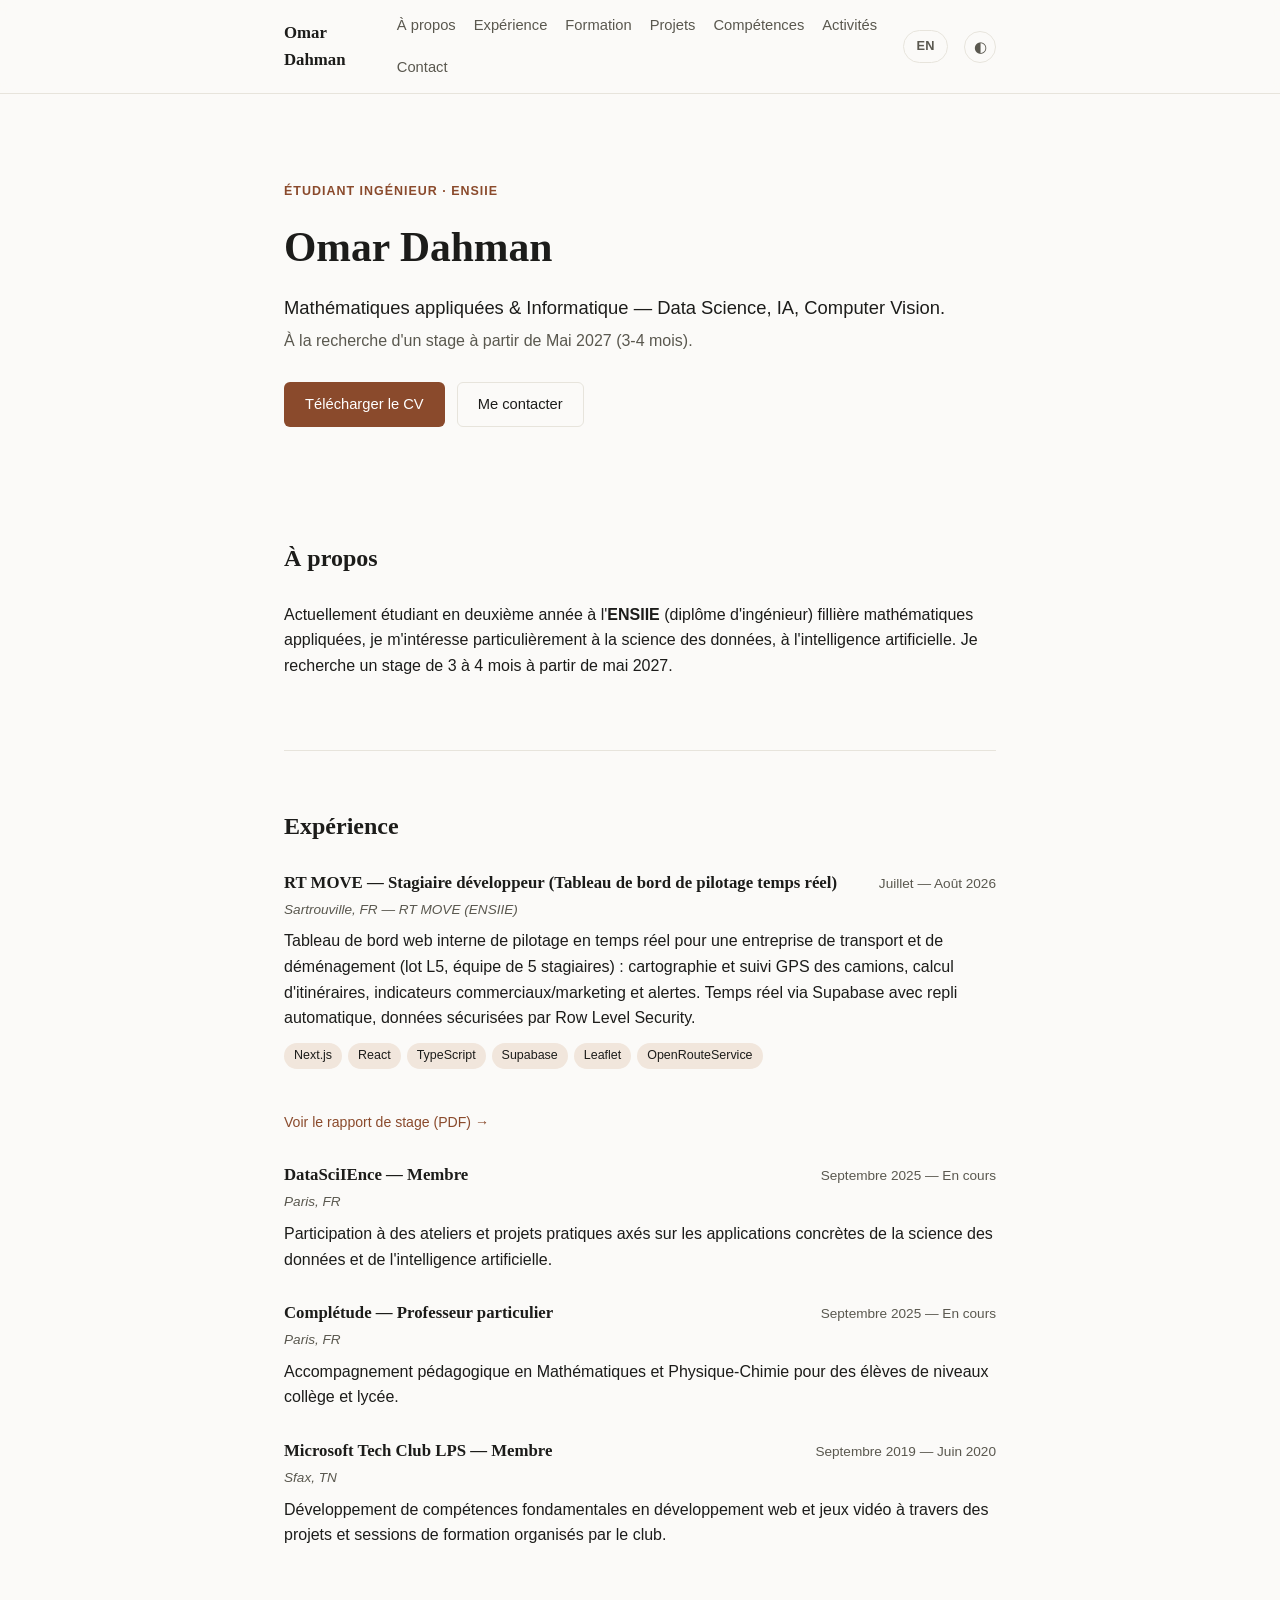
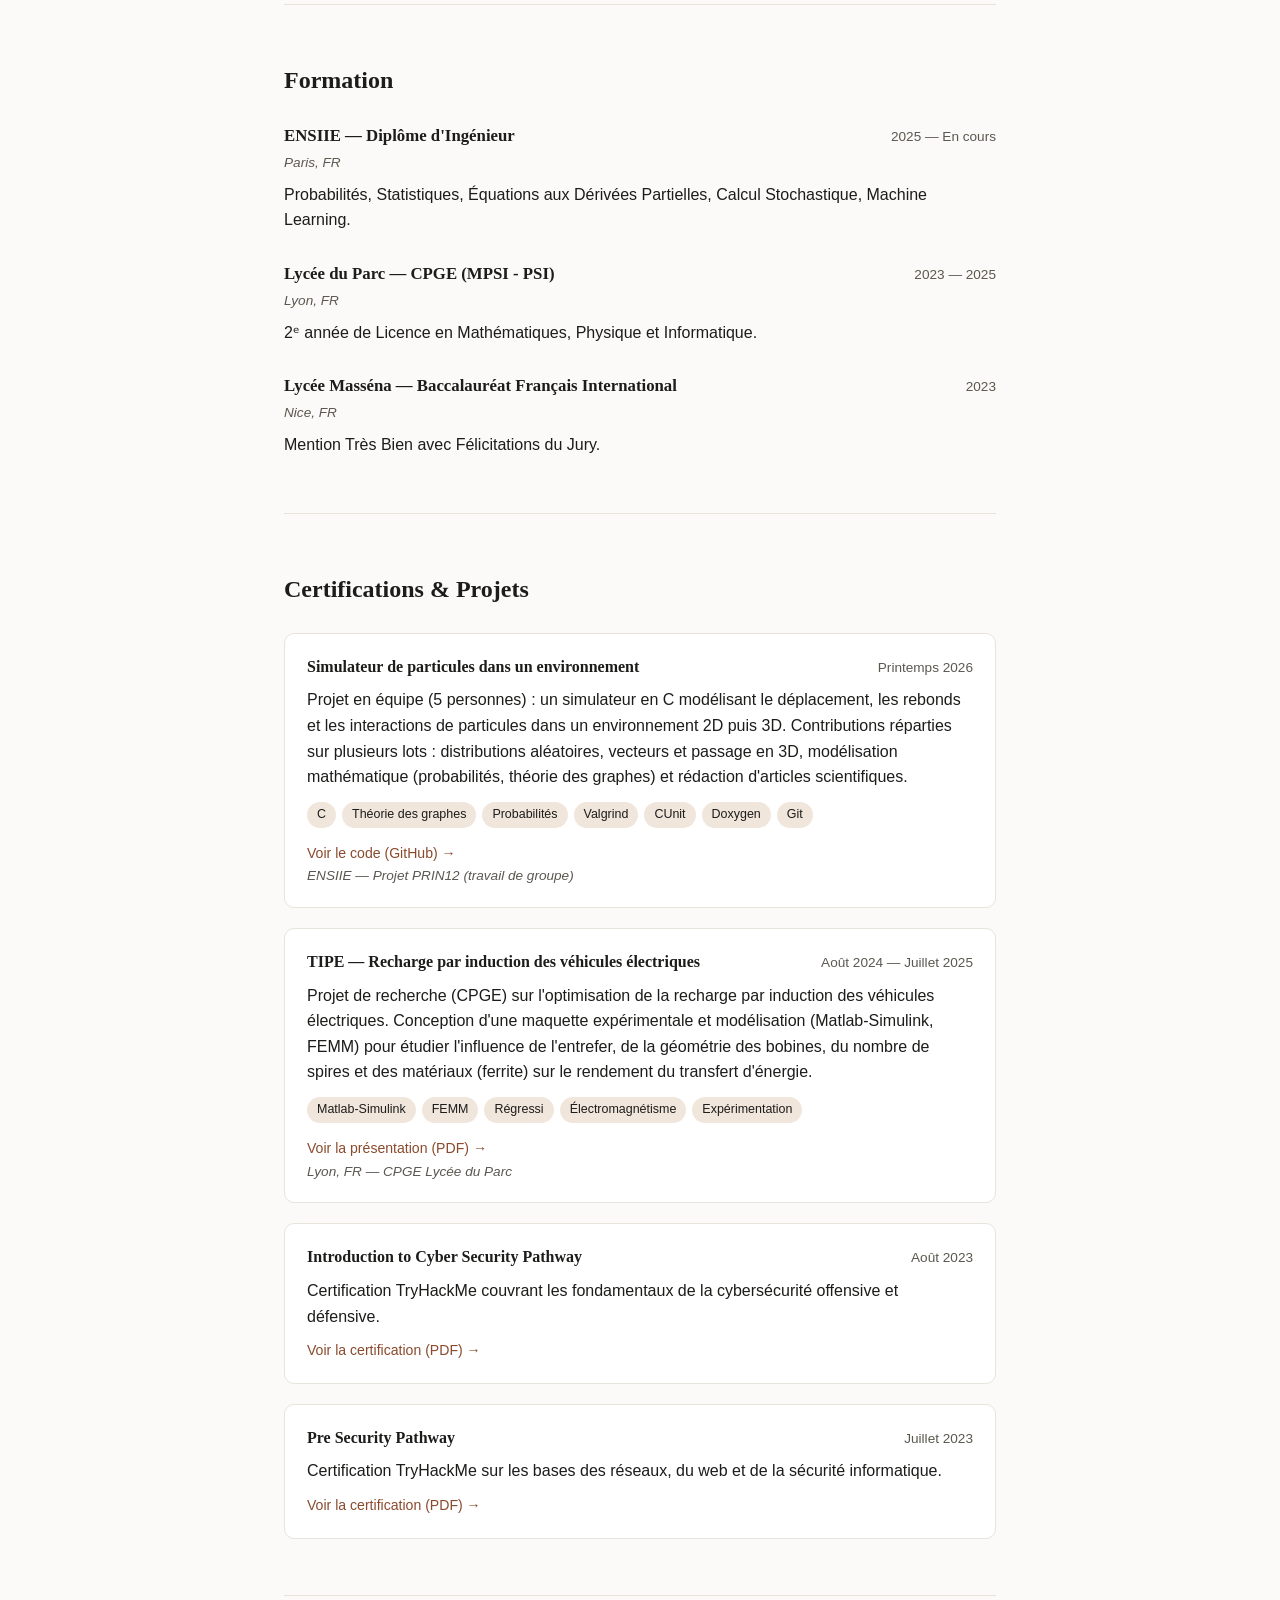
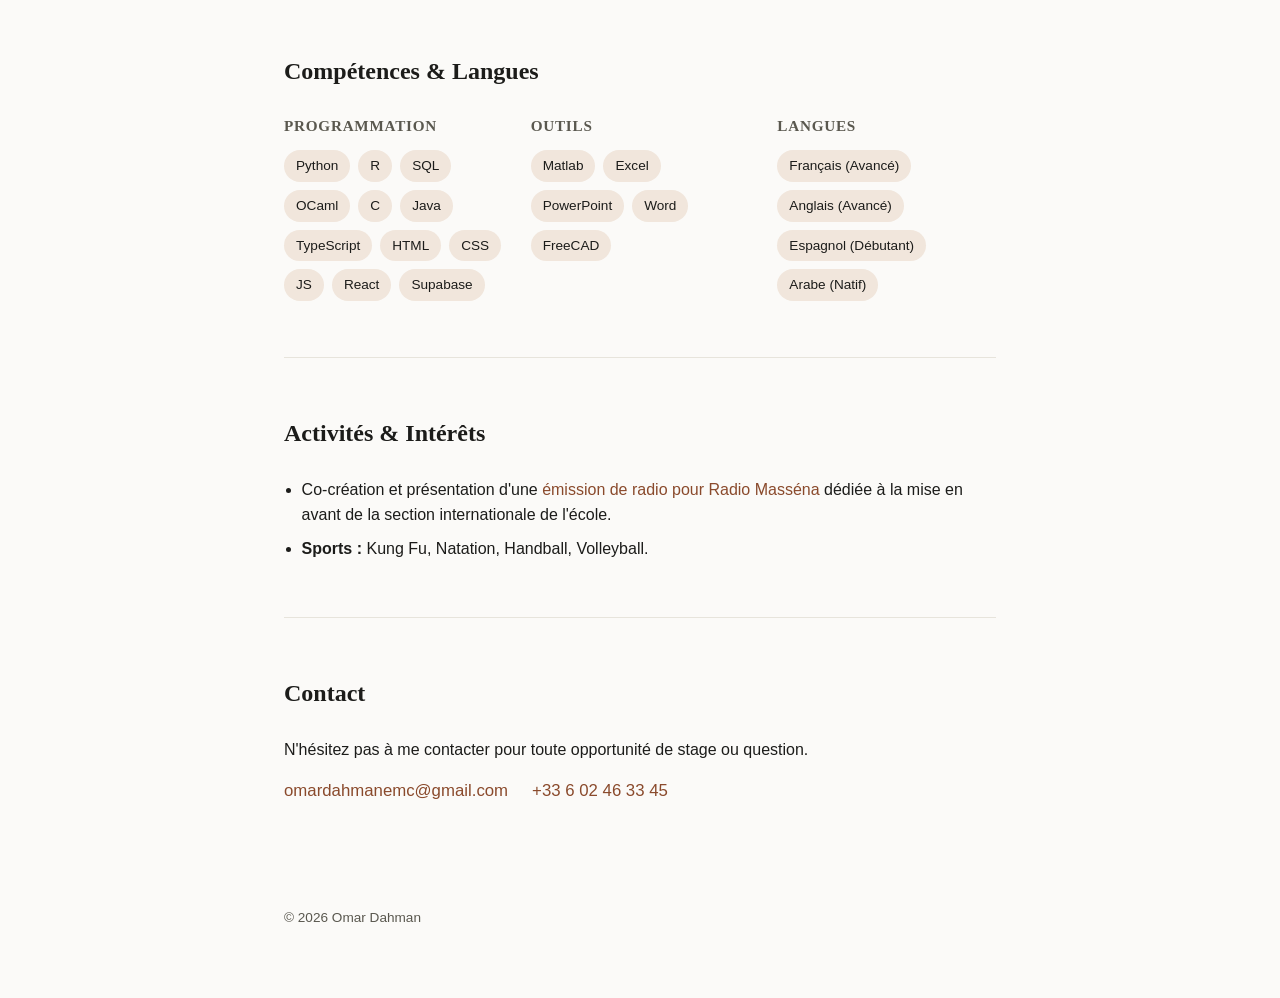
==== index.html @ 115c1d56 "Met à jour les CV FR et EN et corrige la référence obsolète dans README Co-Authored-By: Claude Sonne" ====
<!doctype html>
<html lang="fr">
<head>
<meta charset="UTF-8">
<meta name="viewport" content="width=device-width, initial-scale=1.0">
<title>Omar Dahman — Portfolio</title>
<meta name="description" content="Omar Dahman — Étudiant ingénieur ENSIIE, Data Science &amp; IA. Portfolio et CV.">
<link rel="icon" href="data:,">
<link rel="stylesheet" href="styles.css?v=3">
</head>
<body>

<header class="nav">
  <div class="nav-inner">
    <a href="#top" class="nav-name">Omar Dahman</a>
    <nav class="nav-links">
      <a href="#about">À propos</a>
      <a href="#experience">Expérience</a>
      <a href="#education">Formation</a>
      <a href="#projects">Projets</a>
      <a href="#skills">Compétences</a>
      <a href="#activities">Activités</a>
      <a href="#contact">Contact</a>
    </nav>
    <a href="index-en.html" class="lang-switch" aria-label="View the English version">EN</a>
    <button class="theme-toggle" id="themeToggle" aria-label="Changer de thème">◐</button>
  </div>
</header>

<main id="top">

  <section class="hero">
    <p class="hero-eyebrow">Étudiant ingénieur · ENSIIE</p>
    <h1>Omar Dahman</h1>
    <p class="hero-tagline">Mathématiques appliquées &amp; Informatique — Data Science, IA, Computer Vision.</p>
    <p class="hero-sub">À la recherche d'un stage à partir de Mai 2027 (3-4 mois).</p>
    <div class="hero-actions">
      <a href="assets/CV_Omar_DAHMAN_FR.pdf?v=2" class="btn btn-primary" download>Télécharger le CV</a>
      <a href="#contact" class="btn btn-ghost">Me contacter</a>
    </div>
  </section>

  <section id="about" class="section">
    <h2>À propos</h2>
    <p>
      Actuellement étudiant en deuxième année à l'<strong>ENSIIE</strong> (diplôme d'ingénieur) fillière mathématiques appliquées, je m'intéresse particulièrement
      à la science des données, à l'intelligence artificielle. Je recherche un stage de 3 à 4 mois à partir de mai 2027.
    </p>
  </section>

  <section id="experience" class="section">
    <h2>Expérience</h2>
    <ul class="timeline">
      <li>
        <div class="timeline-head">
          <h3>RT MOVE — Stagiaire développeur (Tableau de bord de pilotage temps réel)</h3>
          <span class="timeline-date">Juillet — Août 2026</span>
        </div>
        <p class="timeline-loc">Sartrouville, FR — RT MOVE (ENSIIE)</p>
        <p>Tableau de bord web interne de pilotage en temps réel pour une entreprise de transport et de déménagement (lot L5, équipe de 5 stagiaires) : cartographie et suivi GPS des camions, calcul d'itinéraires, indicateurs commerciaux/marketing et alertes. Temps réel via Supabase avec repli automatique, données sécurisées par Row Level Security.</p>
        <ul class="card-tech">
          <li>Next.js</li><li>React</li><li>TypeScript</li><li>Supabase</li><li>Leaflet</li><li>OpenRouteService</li>
        </ul>
        <a class="card-link" href="assets/Rapport_stage_RT_MOVE_Omar_DAHMAN_FR.pdf?v=2" target="_blank" rel="noopener">Voir le rapport de stage (PDF) →</a>
      </li>
      <li>
        <div class="timeline-head">
          <h3>DataSciIEnce — Membre</h3>
          <span class="timeline-date">Septembre 2025 — En cours</span>
        </div>
        <p class="timeline-loc">Paris, FR</p>
        <p>Participation à des ateliers et projets pratiques axés sur les applications concrètes de la science des données et de l'intelligence artificielle.</p>
      </li>
      <li>
        <div class="timeline-head">
          <h3>Complétude — Professeur particulier</h3>
          <span class="timeline-date">Septembre 2025 — En cours</span>
        </div>
        <p class="timeline-loc">Paris, FR</p>
        <p>Accompagnement pédagogique en Mathématiques et Physique-Chimie pour des élèves de niveaux collège et lycée.</p>
      </li>
      <li>
        <div class="timeline-head">
          <h3>Microsoft Tech Club LPS — Membre</h3>
          <span class="timeline-date">Septembre 2019 — Juin 2020</span>
        </div>
        <p class="timeline-loc">Sfax, TN</p>
        <p>Développement de compétences fondamentales en développement web et jeux vidéo à travers des projets et sessions de formation organisés par le club.</p>
      </li>
    </ul>
  </section>

  <section id="education" class="section">
    <h2>Formation</h2>
    <ul class="timeline">
      <li>
        <div class="timeline-head">
          <h3>ENSIIE — Diplôme d'Ingénieur</h3>
          <span class="timeline-date">2025 — En cours</span>
        </div>
        <p class="timeline-loc">Paris, FR</p>
        <p>Probabilités, Statistiques, Équations aux Dérivées Partielles, Calcul Stochastique, Machine Learning.</p>
      </li>
      <li>
        <div class="timeline-head">
          <h3>Lycée du Parc — CPGE (MPSI - PSI)</h3>
          <span class="timeline-date">2023 — 2025</span>
        </div>
        <p class="timeline-loc">Lyon, FR</p>
        <p>2ᵉ année de Licence en Mathématiques, Physique et Informatique.</p>
      </li>
      <li>
        <div class="timeline-head">
          <h3>Lycée Masséna — Baccalauréat Français International</h3>
          <span class="timeline-date">2023</span>
        </div>
        <p class="timeline-loc">Nice, FR</p>
        <p>Mention Très Bien avec Félicitations du Jury.</p>
      </li>
    </ul>
  </section>

  <section id="projects" class="section">
    <h2>Certifications &amp; Projets</h2>
    <div class="cards">
      <article class="card">
        <div class="card-head">
          <h3>Simulateur de particules dans un environnement</h3>
          <span class="timeline-date">Printemps 2026</span>
        </div>
        <p>Projet en équipe (5 personnes) : un simulateur en C modélisant le déplacement, les rebonds et les interactions de particules dans un environnement 2D puis 3D. Contributions réparties sur plusieurs lots : distributions aléatoires, vecteurs et passage en 3D, modélisation mathématique (probabilités, théorie des graphes) et rédaction d'articles scientifiques.</p>
        <ul class="card-tech">
          <li>C</li><li>Théorie des graphes</li><li>Probabilités</li><li>Valgrind</li><li>CUnit</li><li>Doxygen</li><li>Git</li>
        </ul>
        <a class="card-link" href="https://github.com/omar-dahman/simulateur-particules" target="_blank" rel="noopener">Voir le code (GitHub) →</a>
        <p class="card-loc">ENSIIE — Projet PRIN12 (travail de groupe)</p>
      </article>
      <article class="card">
        <div class="card-head">
          <h3>TIPE — Recharge par induction des véhicules électriques</h3>
          <span class="timeline-date">Août 2024 — Juillet 2025</span>
        </div>
        <p>Projet de recherche (CPGE) sur l'optimisation de la recharge par induction des véhicules électriques. Conception d'une maquette expérimentale et modélisation (Matlab-Simulink, FEMM) pour étudier l'influence de l'entrefer, de la géométrie des bobines, du nombre de spires et des matériaux (ferrite) sur le rendement du transfert d'énergie.</p>
        <ul class="card-tech">
          <li>Matlab-Simulink</li><li>FEMM</li><li>Régressi</li><li>Électromagnétisme</li><li>Expérimentation</li>
        </ul>
        <a class="card-link" href="assets/Presentation_TIPE_Omar_DAHMAN.pdf" target="_blank" rel="noopener">Voir la présentation (PDF) →</a>
        <p class="card-loc">Lyon, FR — CPGE Lycée du Parc</p>
      </article>
      <article class="card">
        <div class="card-head">
          <h3>Introduction to Cyber Security Pathway</h3>
          <span class="timeline-date">Août 2023</span>
        </div>
        <p>Certification TryHackMe couvrant les fondamentaux de la cybersécurité offensive et défensive.</p>
        <a class="card-link" href="https://tryhackme-certificates.s3-eu-west-1.amazonaws.com/THM-2MF6ZAAWXB.pdf" target="_blank" rel="noopener">Voir la certification (PDF) →</a>
      </article>
      <article class="card">
        <div class="card-head">
          <h3>Pre Security Pathway</h3>
          <span class="timeline-date">Juillet 2023</span>
        </div>
        <p>Certification TryHackMe sur les bases des réseaux, du web et de la sécurité informatique.</p>
        <a class="card-link" href="https://tryhackme-certificates.s3-eu-west-1.amazonaws.com/THM-TCPQTWSSPC.pdf" target="_blank" rel="noopener">Voir la certification (PDF) →</a>
      </article>
    </div>
  </section>

  <section id="skills" class="section">
    <h2>Compétences &amp; Langues</h2>
    <div class="skills-grid">
      <div class="skill-group">
        <h3>Programmation</h3>
        <ul class="tags">
          <li>Python</li><li>R</li><li>SQL</li><li>OCaml</li><li>C</li><li>Java</li><li>TypeScript</li><li>HTML</li><li>CSS</li><li>JS</li><li>React</li><li>Supabase</li>
        </ul>
      </div>
      <div class="skill-group">
        <h3>Outils</h3>
        <ul class="tags">
          <li>Matlab</li><li>Excel</li><li>PowerPoint</li><li>Word</li><li>FreeCAD</li>
        </ul>
      </div>
      <div class="skill-group">
        <h3>Langues</h3>
        <ul class="tags">
          <li>Français (Avancé)</li><li>Anglais (Avancé)</li><li>Espagnol (Débutant)</li><li>Arabe (Natif)</li>
        </ul>
      </div>
    </div>
  </section>

  <section id="activities" class="section">
    <h2>Activités &amp; Intérêts</h2>
    <ul class="activities-list">
      <li>Co-création et présentation d'une <a href="https://www.lycee-massena.fr/vie-de-letablissement/#vie_webradio" target="_blank" rel="noopener">émission de radio pour Radio Masséna</a> dédiée à la mise en avant de la section internationale de l'école.</li>
      <li><strong>Sports :</strong> Kung Fu, Natation, Handball, Volleyball.</li>
    </ul>
  </section>

  <section id="contact" class="section">
    <h2>Contact</h2>
    <p>N'hésitez pas à me contacter pour toute opportunité de stage ou question.</p>
    <div class="contact-links">
      <a href="mailto:omardahmanemc@gmail.com">omardahmanemc@gmail.com</a>
      <a href="tel:+33602463345">+33 6 02 46 33 45</a>
    </div>
  </section>

</main>

<footer class="footer">
  <p>© <span id="year"></span> Omar Dahman</p>
</footer>

<script src="script.js"></script>
</body>
</html>
---- styles.css ----
:root {
  --bg: #fbfaf8;
  --surface: #ffffff;
  --text: #1c1c1a;
  --text-muted: #5a584f;
  --border: #e7e4dc;
  --accent: #8a4a2c;
  --accent-soft: #f1e6dc;
  --max-width: 760px;
  --font-serif: 'Iowan Old Style', 'Palatino Linotype', Palatino, Georgia, serif;
  --font-sans: -apple-system, BlinkMacSystemFont, 'Segoe UI', Helvetica, Arial, sans-serif;
}

:root[data-theme="dark"] {
  --bg: #161513;
  --surface: #1e1c19;
  --text: #ede9e1;
  --text-muted: #a8a396;
  --border: #322f29;
  --accent: #d99a6c;
  --accent-soft: #2b2420;
}

@media (prefers-color-scheme: dark) {
  :root:not([data-theme="light"]) {
    --bg: #161513;
    --surface: #1e1c19;
    --text: #ede9e1;
    --text-muted: #a8a396;
    --border: #322f29;
    --accent: #d99a6c;
    --accent-soft: #2b2420;
  }
}

* { box-sizing: border-box; }

html { scroll-behavior: smooth; }

body {
  margin: 0;
  background: var(--bg);
  color: var(--text);
  font-family: var(--font-sans);
  line-height: 1.6;
  -webkit-font-smoothing: antialiased;
}

h1, h2, h3 {
  font-family: var(--font-serif);
  font-weight: 600;
  color: var(--text);
  margin: 0;
}

a { color: var(--accent); text-decoration: none; }
a:hover { text-decoration: underline; }

/* Nav */
.nav {
  position: sticky;
  top: 0;
  z-index: 10;
  background: color-mix(in srgb, var(--bg) 88%, transparent);
  backdrop-filter: blur(8px);
  border-bottom: 1px solid var(--border);
}

.nav-inner {
  max-width: var(--max-width);
  margin: 0 auto;
  padding: 14px 24px;
  display: flex;
  align-items: center;
  justify-content: space-between;
  gap: 16px;
}

.nav-name {
  font-family: var(--font-serif);
  font-weight: 600;
  font-size: 1.05rem;
  color: var(--text);
}
.nav-name:hover { text-decoration: none; color: var(--accent); }

.nav-links {
  display: flex;
  gap: 18px;
  flex-wrap: wrap;
}

.nav-links a {
  color: var(--text-muted);
  font-size: 0.92rem;
}
.nav-links a:hover { color: var(--accent); text-decoration: none; }

.theme-toggle {
  background: none;
  border: 1px solid var(--border);
  border-radius: 999px;
  width: 32px;
  height: 32px;
  color: var(--text-muted);
  cursor: pointer;
  font-size: 0.95rem;
  line-height: 1;
  flex-shrink: 0;
}
.theme-toggle:hover { color: var(--accent); border-color: var(--accent); }

.lang-switch {
  border: 1px solid var(--border);
  border-radius: 999px;
  padding: 5px 12px;
  color: var(--text-muted);
  font-size: 0.8rem;
  font-weight: 600;
  letter-spacing: 0.03em;
  flex-shrink: 0;
}
.lang-switch:hover { color: var(--accent); border-color: var(--accent); text-decoration: none; }

/* Layout */
main { max-width: var(--max-width); margin: 0 auto; padding: 0 24px; }

.section {
  padding: 56px 0;
  border-bottom: 1px solid var(--border);
}
.section:last-of-type { border-bottom: none; }

.section h2 {
  font-size: 1.5rem;
  margin-bottom: 24px;
}

/* Hero */
.hero {
  padding: 88px 0 56px;
}

.hero-eyebrow {
  color: var(--accent);
  text-transform: uppercase;
  letter-spacing: 0.08em;
  font-size: 0.78rem;
  font-weight: 600;
  margin: 0 0 12px;
}

.hero h1 {
  font-size: 2.6rem;
  margin-bottom: 12px;
}

.hero-tagline {
  font-size: 1.15rem;
  color: var(--text);
  margin: 0 0 6px;
}

.hero-sub {
  color: var(--text-muted);
  margin: 0 0 28px;
}

.hero-actions { display: flex; gap: 12px; flex-wrap: wrap; }

.btn {
  display: inline-block;
  padding: 10px 20px;
  border-radius: 6px;
  font-size: 0.92rem;
  font-weight: 500;
  border: 1px solid transparent;
}
.btn:hover { text-decoration: none; }

.btn-primary {
  background: var(--accent);
  color: #fff;
}
.btn-primary:hover { opacity: 0.9; }

.btn-ghost {
  border-color: var(--border);
  color: var(--text);
}
.btn-ghost:hover { border-color: var(--accent); color: var(--accent); }

/* Timeline / experience & education */
.timeline { list-style: none; margin: 0; padding: 0; }
.timeline li { margin-bottom: 28px; }
.timeline li:last-child { margin-bottom: 0; }

.timeline-head {
  display: flex;
  justify-content: space-between;
  align-items: baseline;
  gap: 12px;
  flex-wrap: wrap;
}

.timeline-head h3 { font-size: 1.05rem; }

.timeline-date {
  color: var(--text-muted);
  font-size: 0.85rem;
  white-space: nowrap;
}

.timeline-loc {
  color: var(--text-muted);
  font-size: 0.85rem;
  font-style: italic;
  margin: 2px 0 8px;
}

.timeline p:not(.timeline-loc) { margin: 6px 0 0; color: var(--text); }

/* Cards (projects) */
.cards { display: flex; flex-direction: column; gap: 20px; }

.card {
  background: var(--surface);
  border: 1px solid var(--border);
  border-radius: 10px;
  padding: 20px 22px;
}

.card-head {
  display: flex;
  justify-content: space-between;
  align-items: baseline;
  gap: 12px;
  flex-wrap: wrap;
  margin-bottom: 8px;
}

.card-head h3 { font-size: 1rem; }

.card p { margin: 0 0 6px; }
.card-loc { color: var(--text-muted); font-size: 0.85rem; font-style: italic; margin: 0 !important; }

.card-tech { list-style: none; margin: 12px 0 10px; padding: 0; display: flex; flex-wrap: wrap; align-items: flex-start; align-content: flex-start; gap: 6px; }
.card-tech li {
  background: var(--accent-soft);
  color: var(--text);
  border-radius: 999px;
  padding: 3px 10px;
  font-size: 0.78rem;
}

.card-link { font-size: 0.88rem; font-weight: 500; display: inline-block; margin-top: 4px; }

/* Skills */
.skills-grid {
  display: grid;
  grid-template-columns: repeat(auto-fit, minmax(180px, 1fr));
  gap: 28px;
}

.skill-group h3 {
  font-size: 0.95rem;
  color: var(--text-muted);
  text-transform: uppercase;
  letter-spacing: 0.05em;
  margin-bottom: 12px;
}

.tags { list-style: none; margin: 0; padding: 0; display: flex; flex-wrap: wrap; gap: 8px; }

.tags li {
  background: var(--accent-soft);
  color: var(--text);
  border-radius: 999px;
  padding: 5px 12px;
  font-size: 0.85rem;
}

/* Activities */
.activities-list { margin: 0; padding-left: 1.1em; }
.activities-list li { margin-bottom: 8px; color: var(--text); }
.activities-list li:last-child { margin-bottom: 0; }

/* Contact */
.contact-links {
  display: flex;
  gap: 24px;
  flex-wrap: wrap;
  margin-top: 8px;
  font-size: 1.05rem;
}

/* Footer */
.footer {
  max-width: var(--max-width);
  margin: 0 auto;
  padding: 32px 24px 56px;
  color: var(--text-muted);
  font-size: 0.85rem;
}

@media (max-width: 640px) {
  .nav-links { display: none; }
  .hero { padding: 56px 0 40px; }
  .hero h1 { font-size: 2rem; }
}
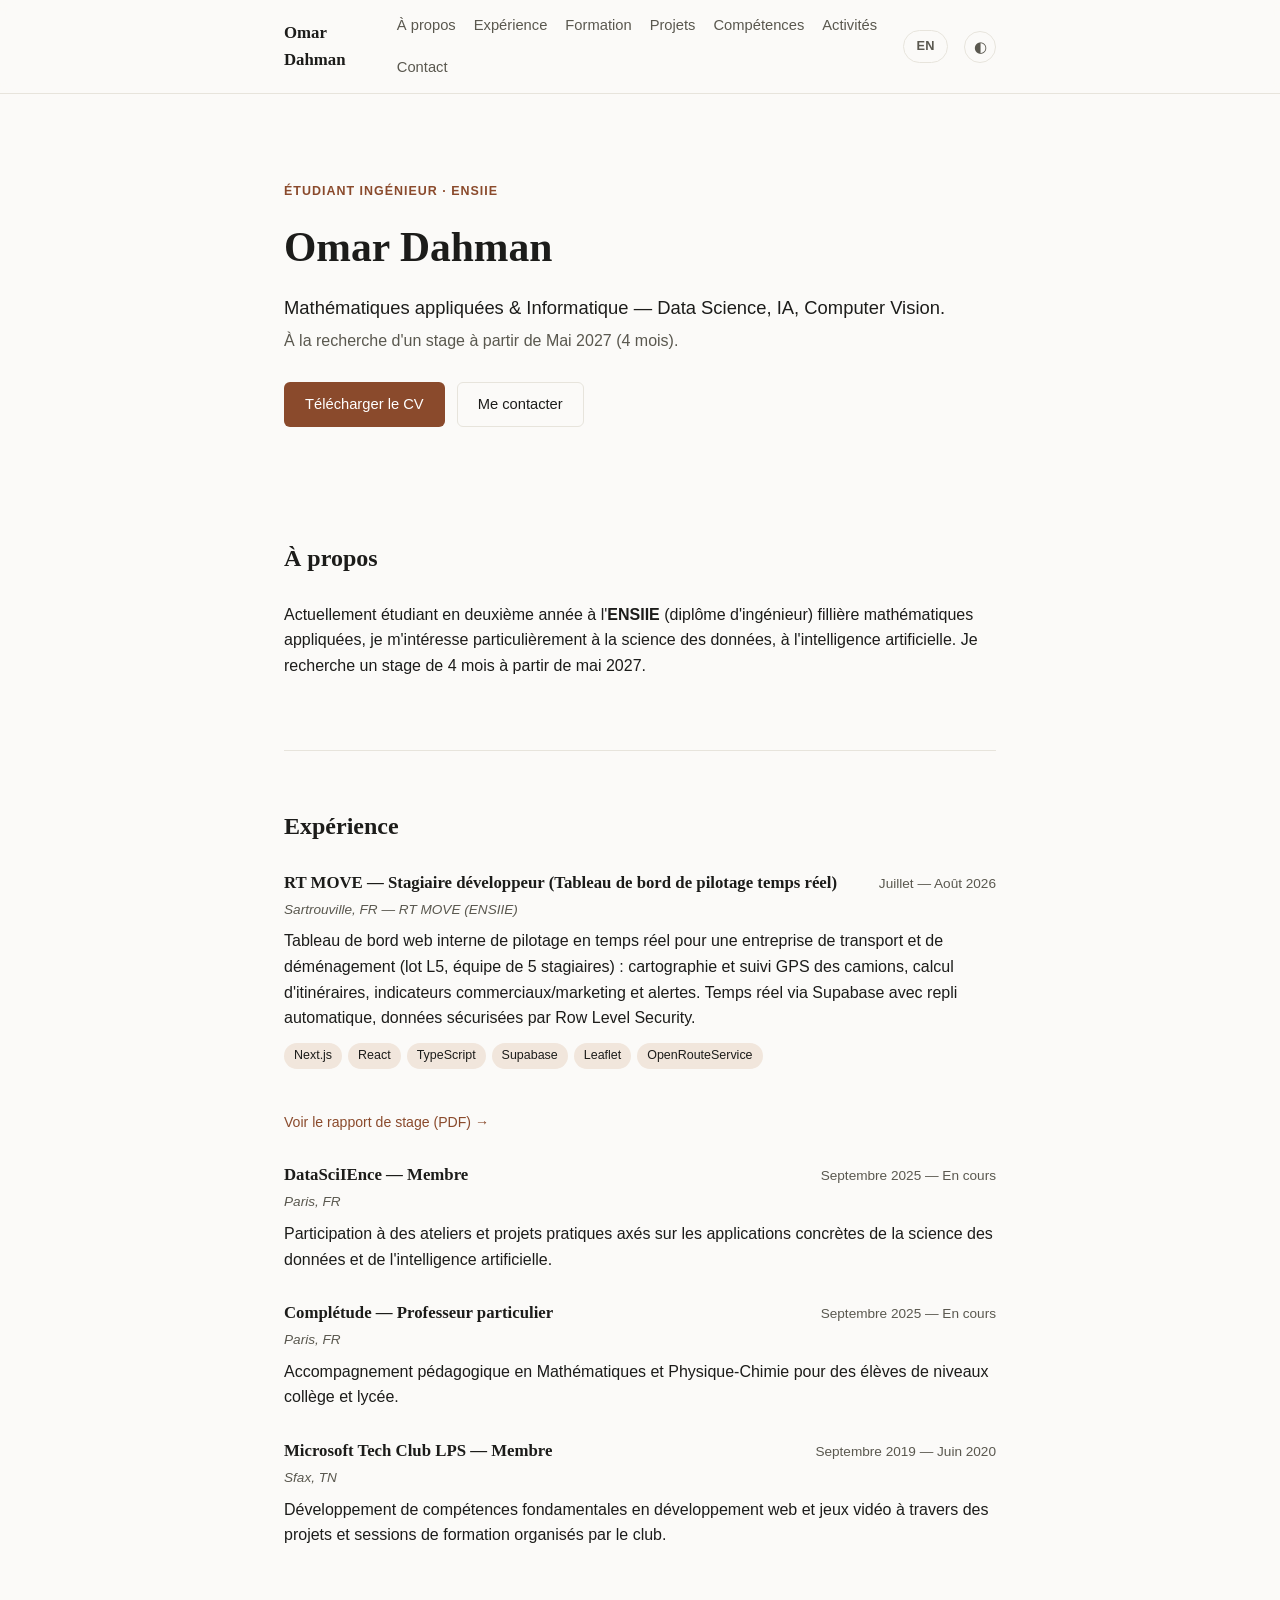
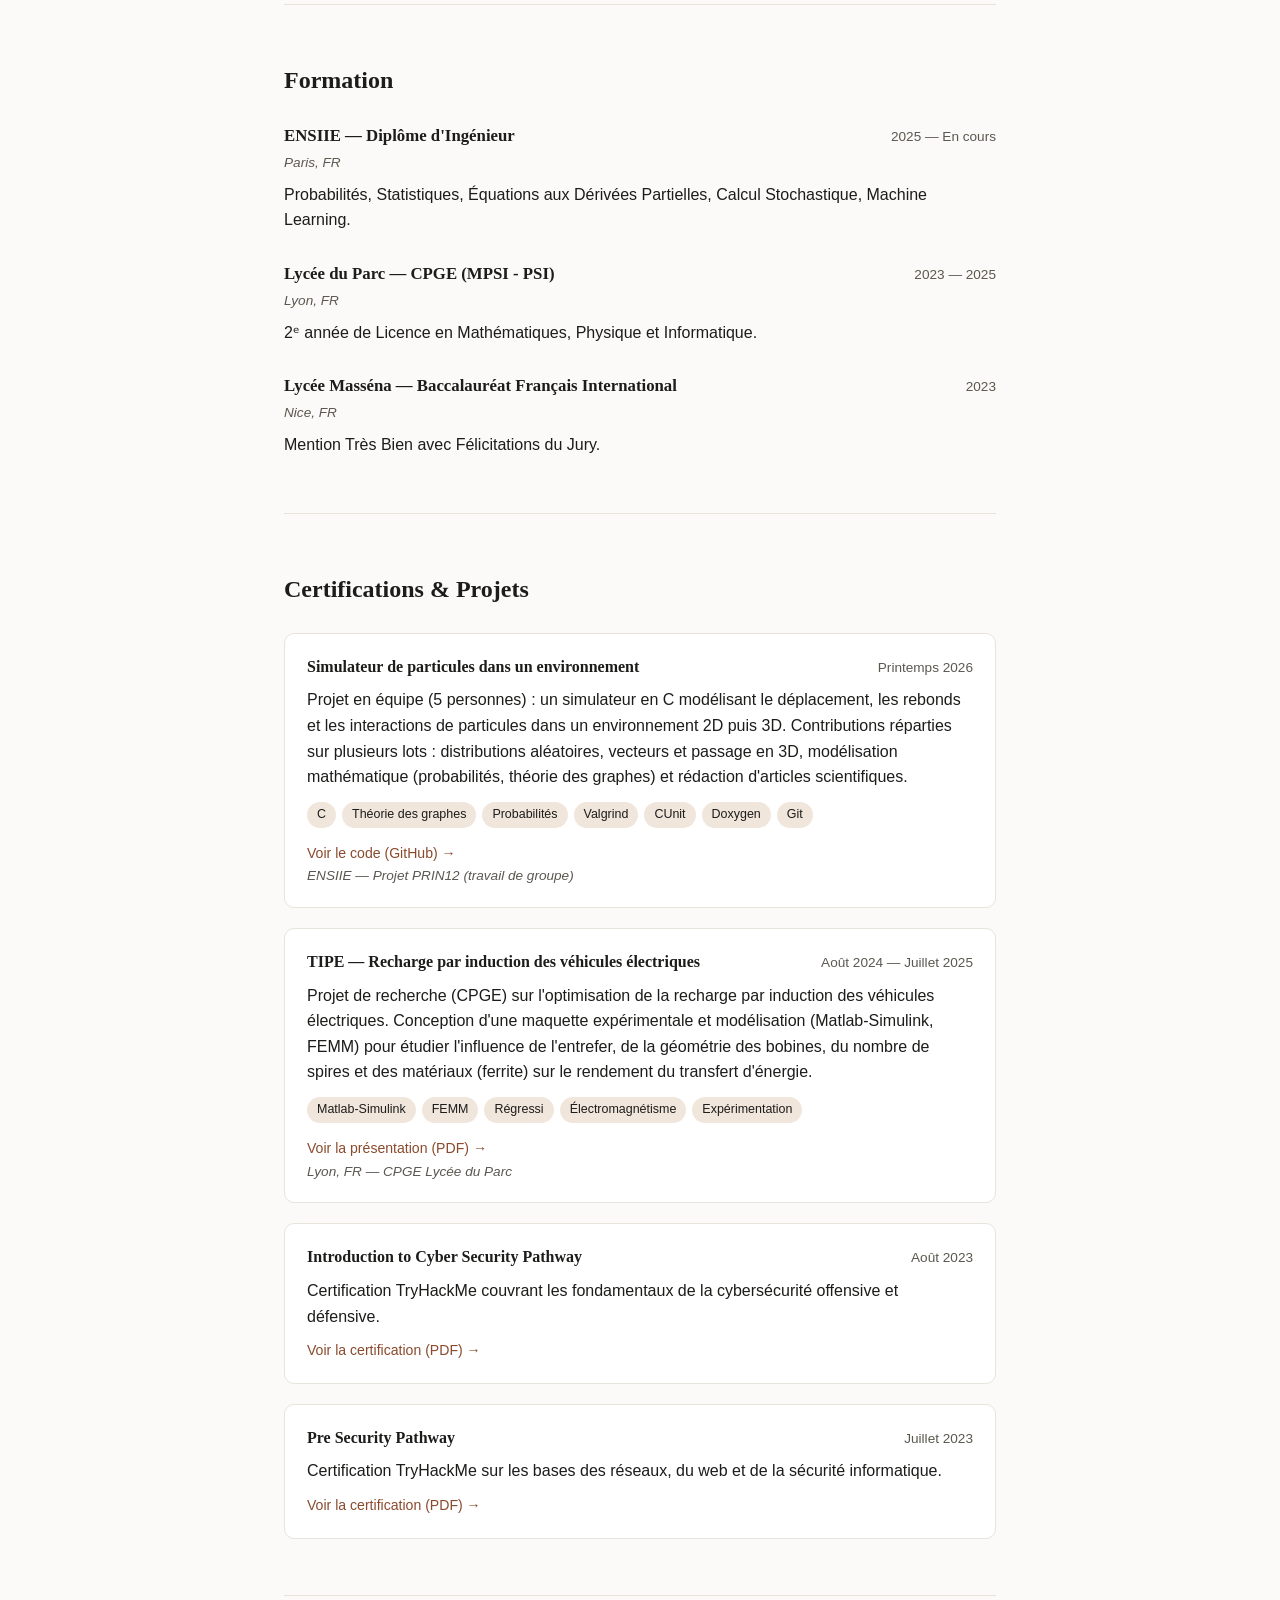
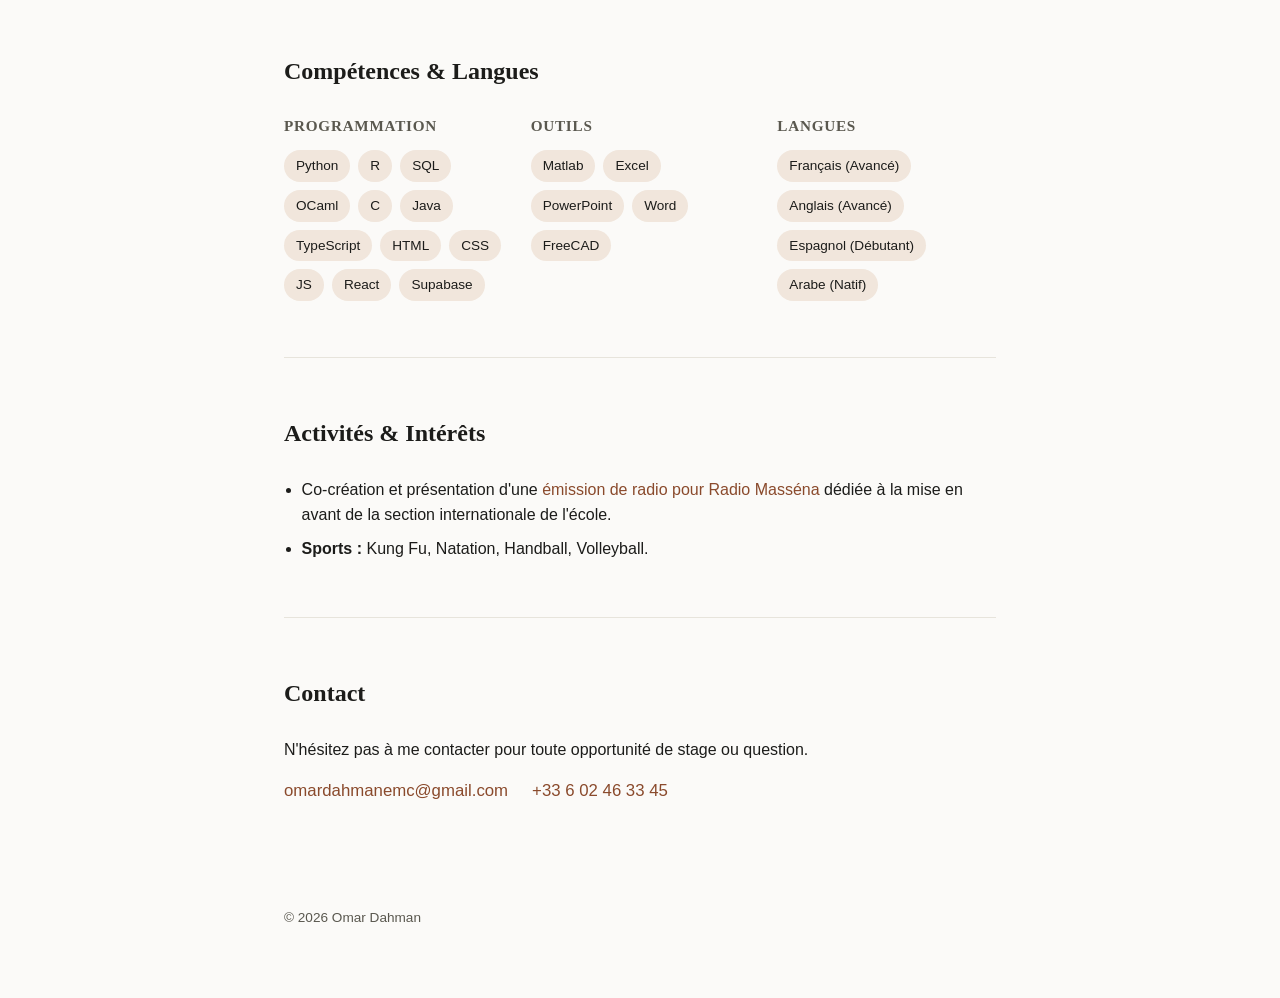
==== commit c8a42775: "Mettre à jour les fichiers .html" ====
--- a/index.html
+++ b/index.html
@@ -33,7 +33,7 @@
     <p class="hero-eyebrow">Étudiant ingénieur · ENSIIE</p>
     <h1>Omar Dahman</h1>
     <p class="hero-tagline">Mathématiques appliquées &amp; Informatique — Data Science, IA, Computer Vision.</p>
-    <p class="hero-sub">À la recherche d'un stage à partir de Mai 2027 (3-4 mois).</p>
+    <p class="hero-sub">À la recherche d'un stage à partir de Mai 2027 (4 mois).</p>
     <div class="hero-actions">
       <a href="assets/CV_Omar_DAHMAN_FR.pdf?v=2" class="btn btn-primary" download>Télécharger le CV</a>
       <a href="#contact" class="btn btn-ghost">Me contacter</a>
@@ -44,7 +44,7 @@
     <h2>À propos</h2>
     <p>
       Actuellement étudiant en deuxième année à l'<strong>ENSIIE</strong> (diplôme d'ingénieur) fillière mathématiques appliquées, je m'intéresse particulièrement
-      à la science des données, à l'intelligence artificielle. Je recherche un stage de 3 à 4 mois à partir de mai 2027.
+      à la science des données, à l'intelligence artificielle. Je recherche un stage de 4 mois à partir de mai 2027.
     </p>
   </section>
 
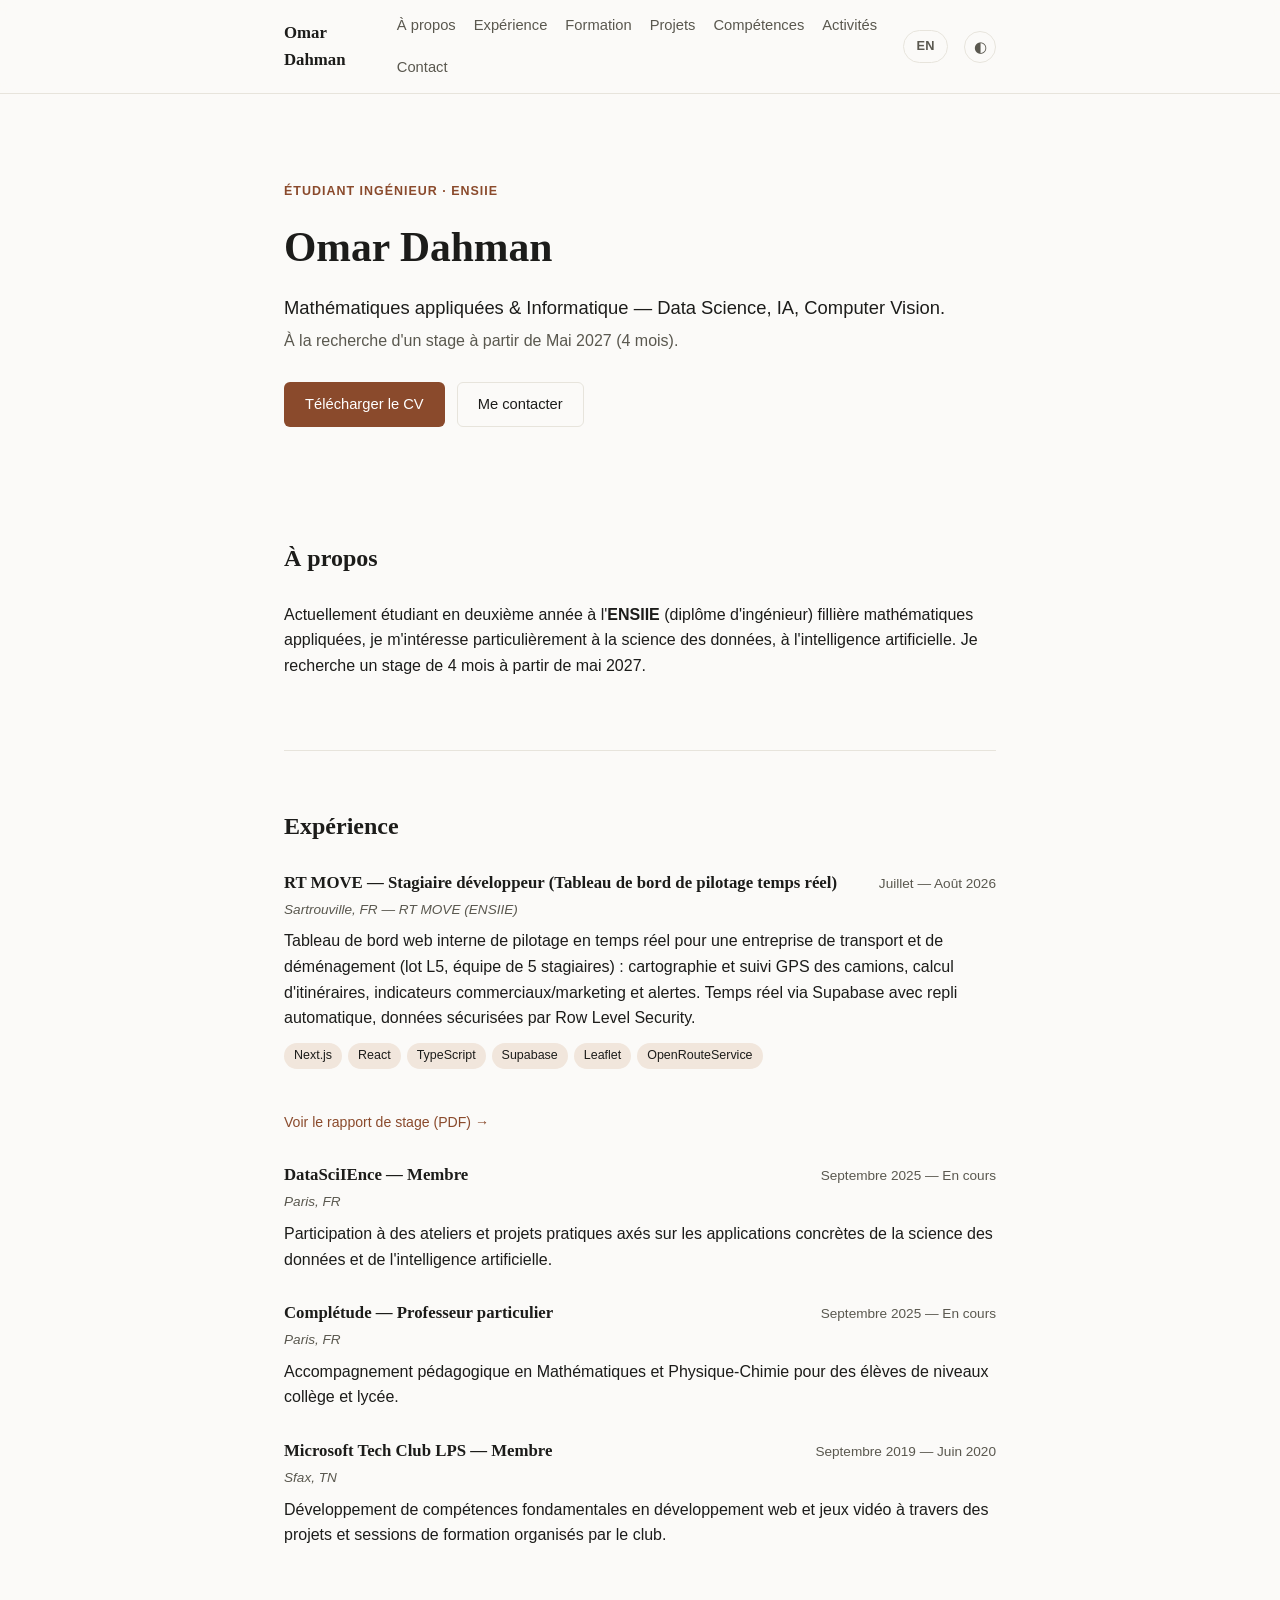
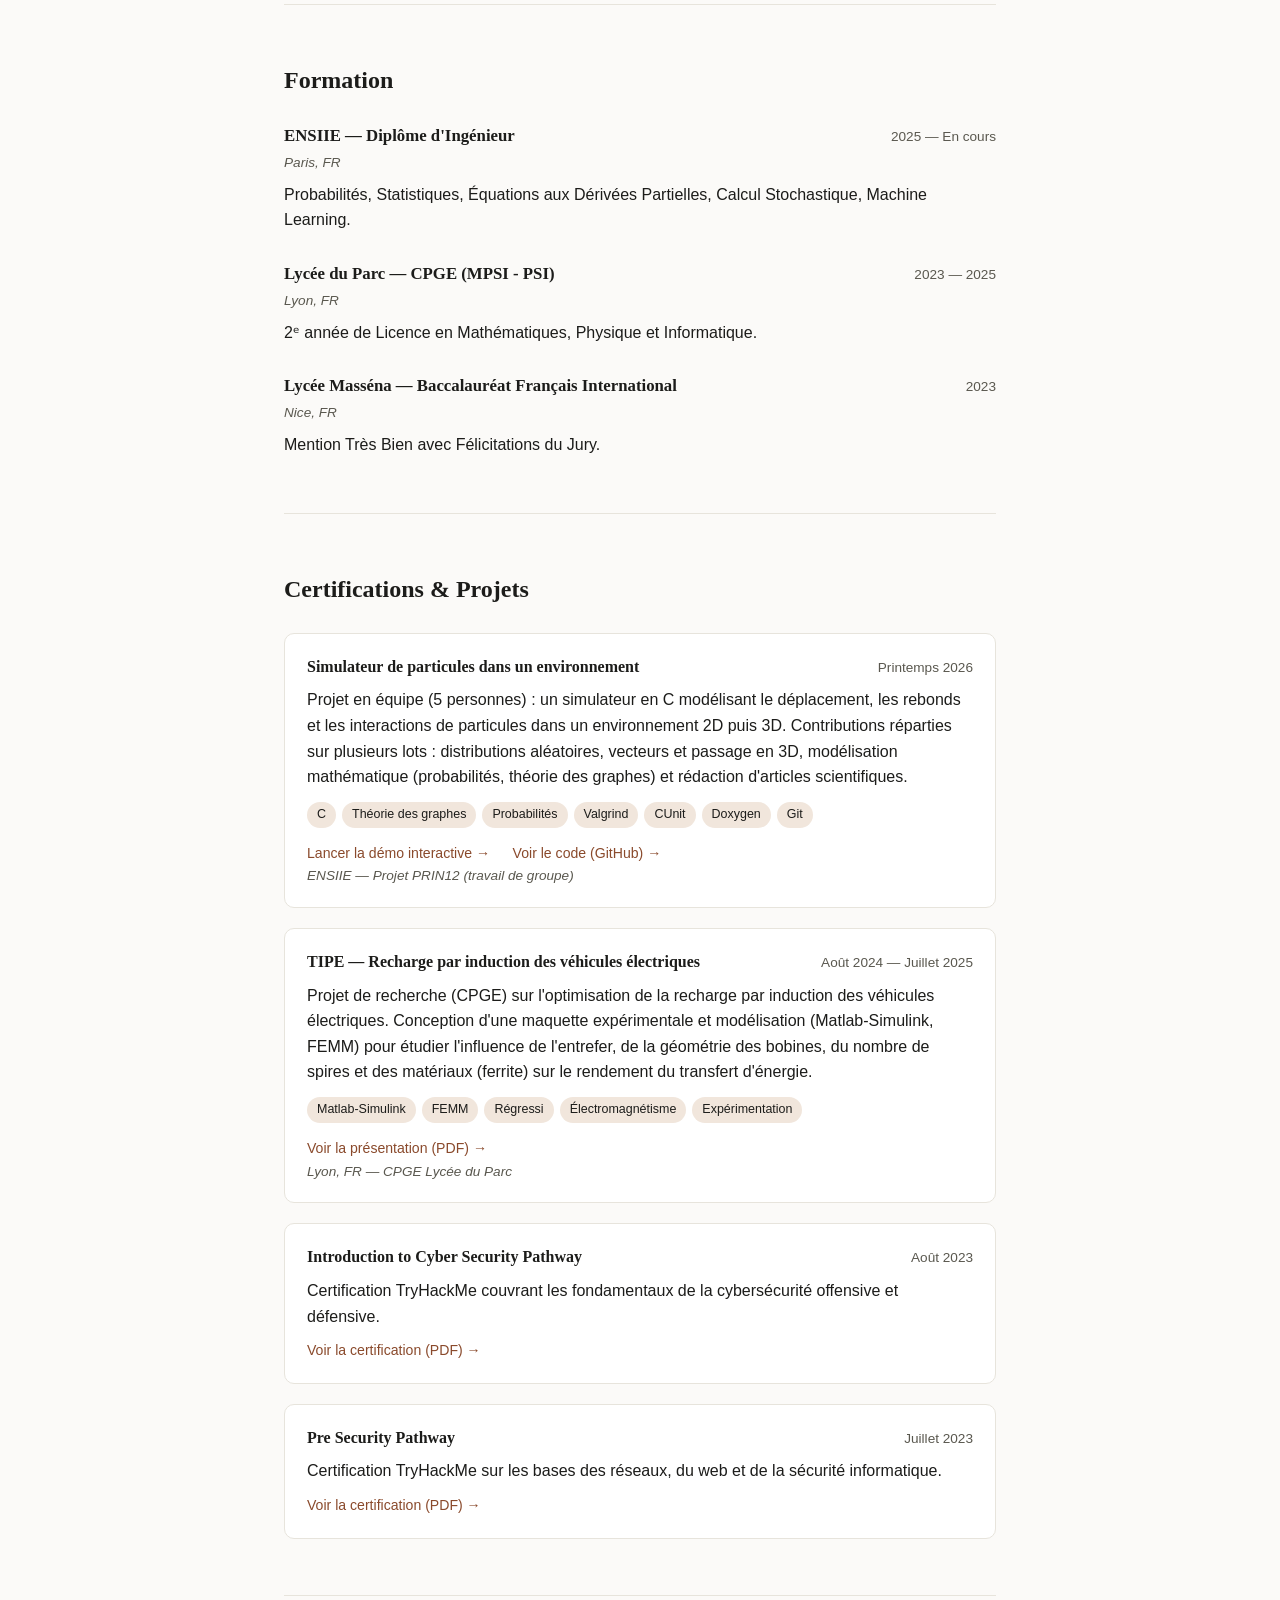
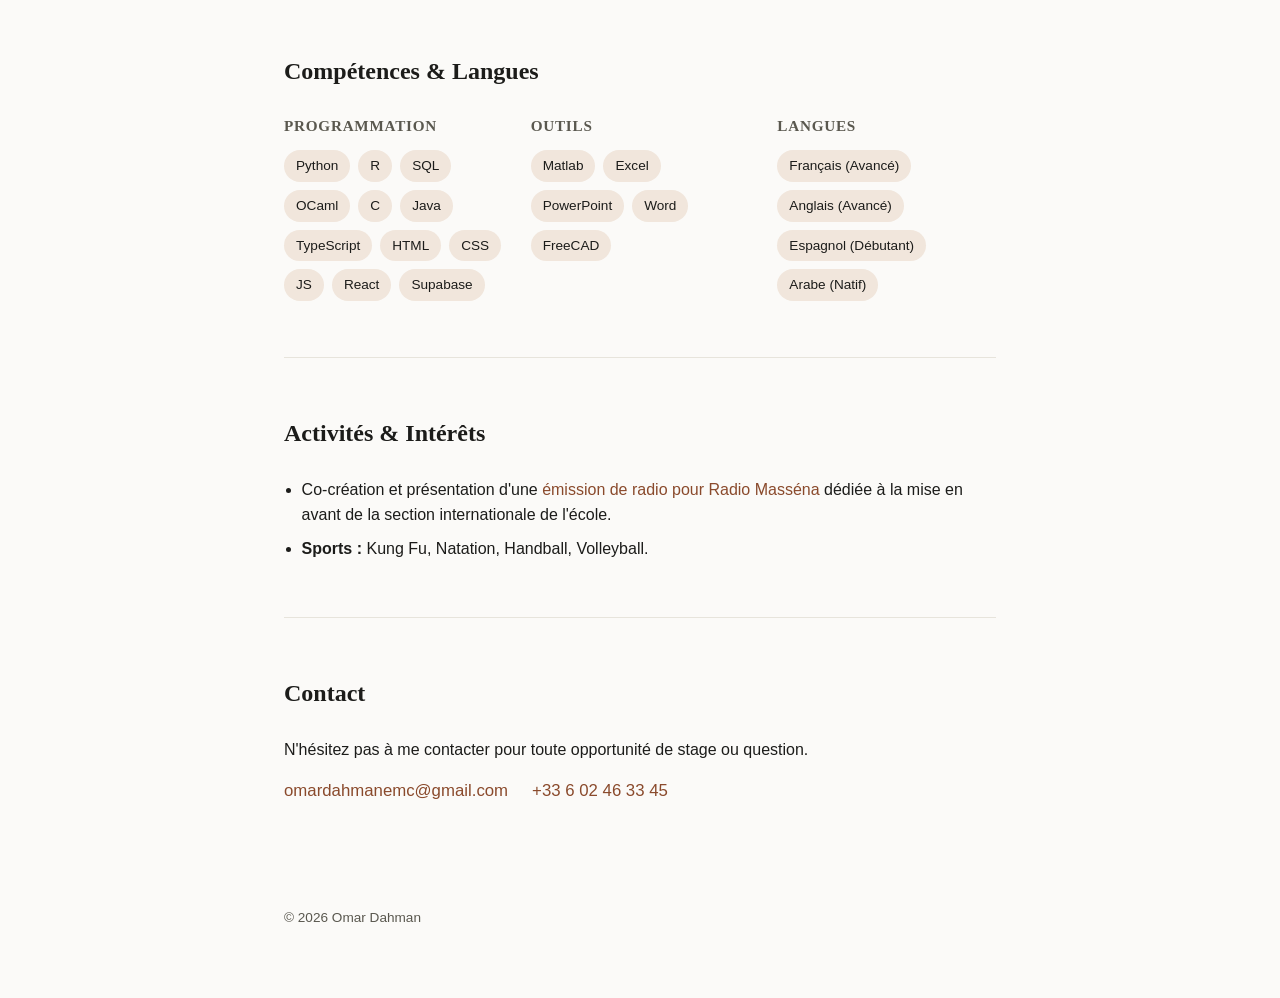
==== commit 65d82cfa: "Ajoute une démo interactive du simulateur de particules (WebAssembly) Le code C du projet (branche l" ====
--- a/index.html
+++ b/index.html
@@ -132,6 +132,7 @@
         <ul class="card-tech">
           <li>C</li><li>Théorie des graphes</li><li>Probabilités</li><li>Valgrind</li><li>CUnit</li><li>Doxygen</li><li>Git</li>
         </ul>
+        <a class="card-link" href="demos/simulateur/">Lancer la démo interactive →</a>
         <a class="card-link" href="https://github.com/omar-dahman/simulateur-particules" target="_blank" rel="noopener">Voir le code (GitHub) →</a>
         <p class="card-loc">ENSIIE — Projet PRIN12 (travail de groupe)</p>
       </article>
--- a/styles.css
+++ b/styles.css
@@ -254,6 +254,7 @@
 }
 
 .card-link { font-size: 0.88rem; font-weight: 500; display: inline-block; margin-top: 4px; }
+.card-link + .card-link { margin-left: 18px; }
 
 /* Skills */
 .skills-grid {
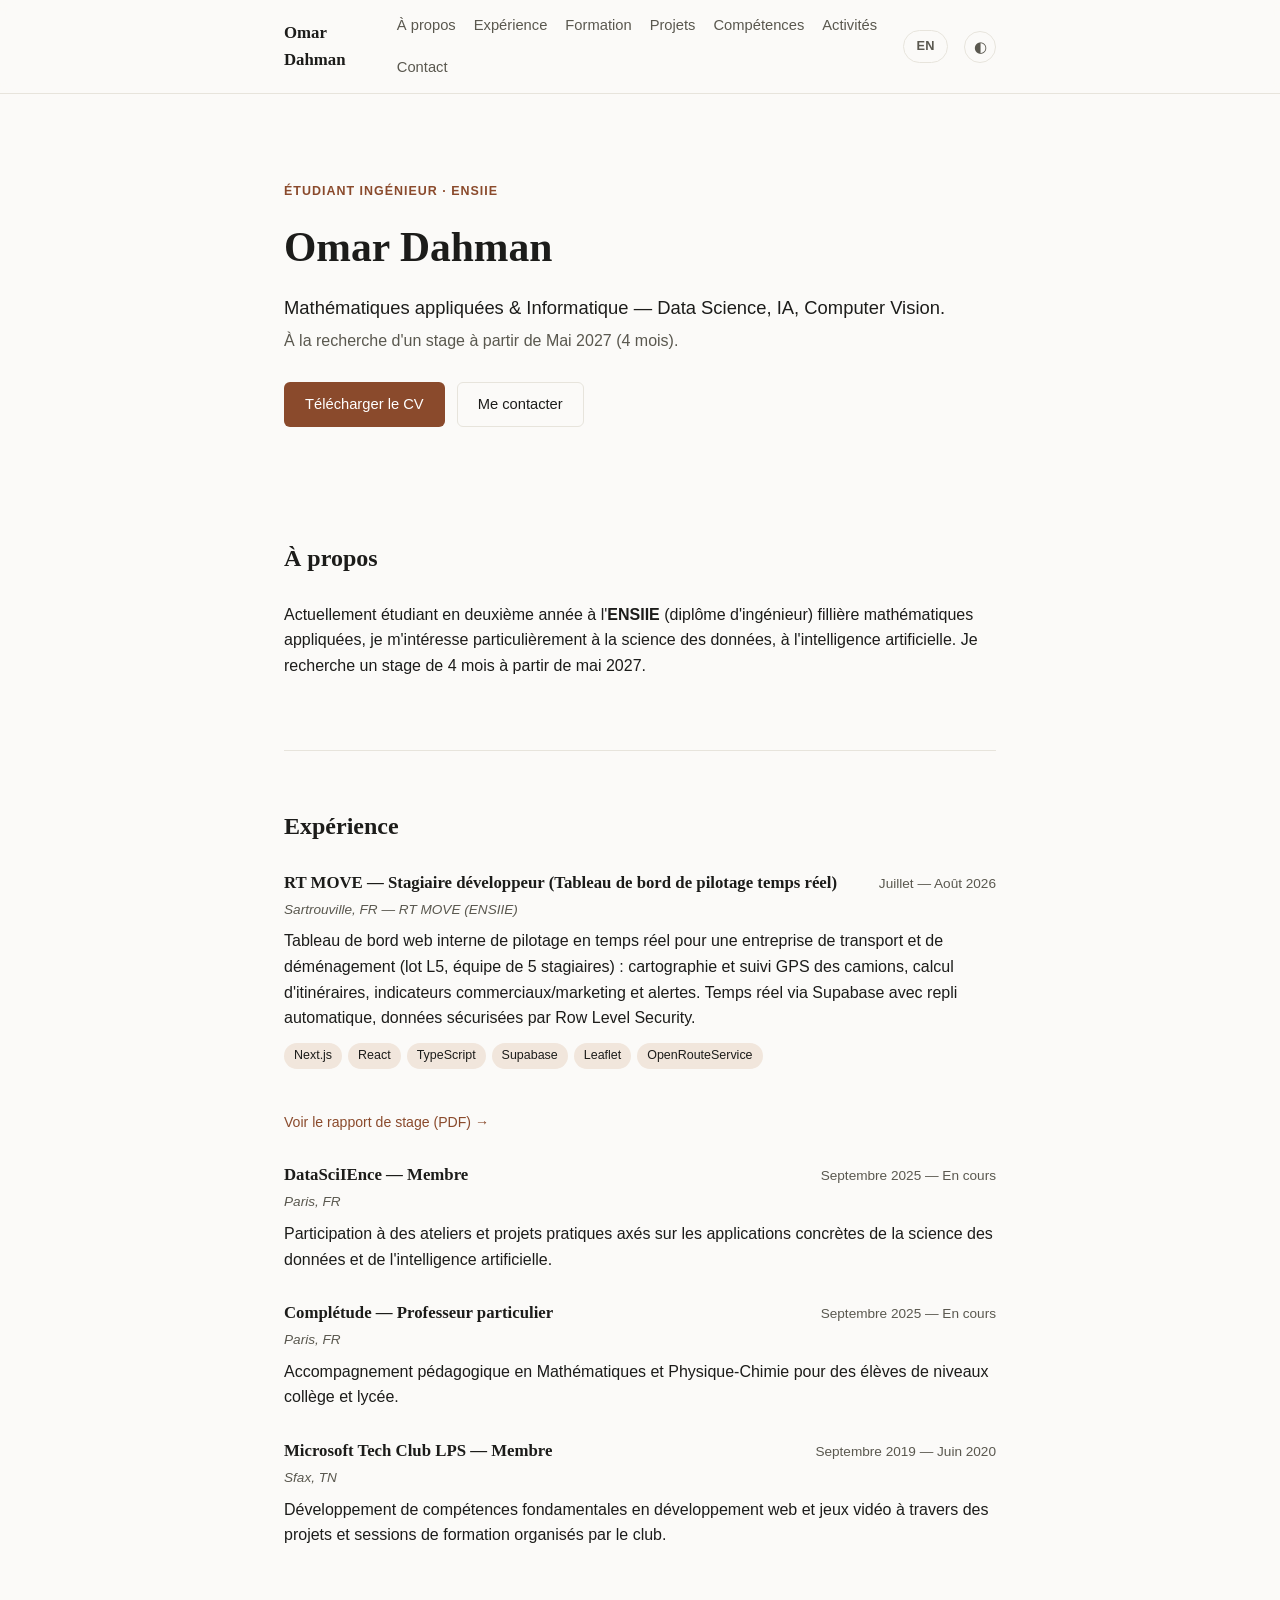
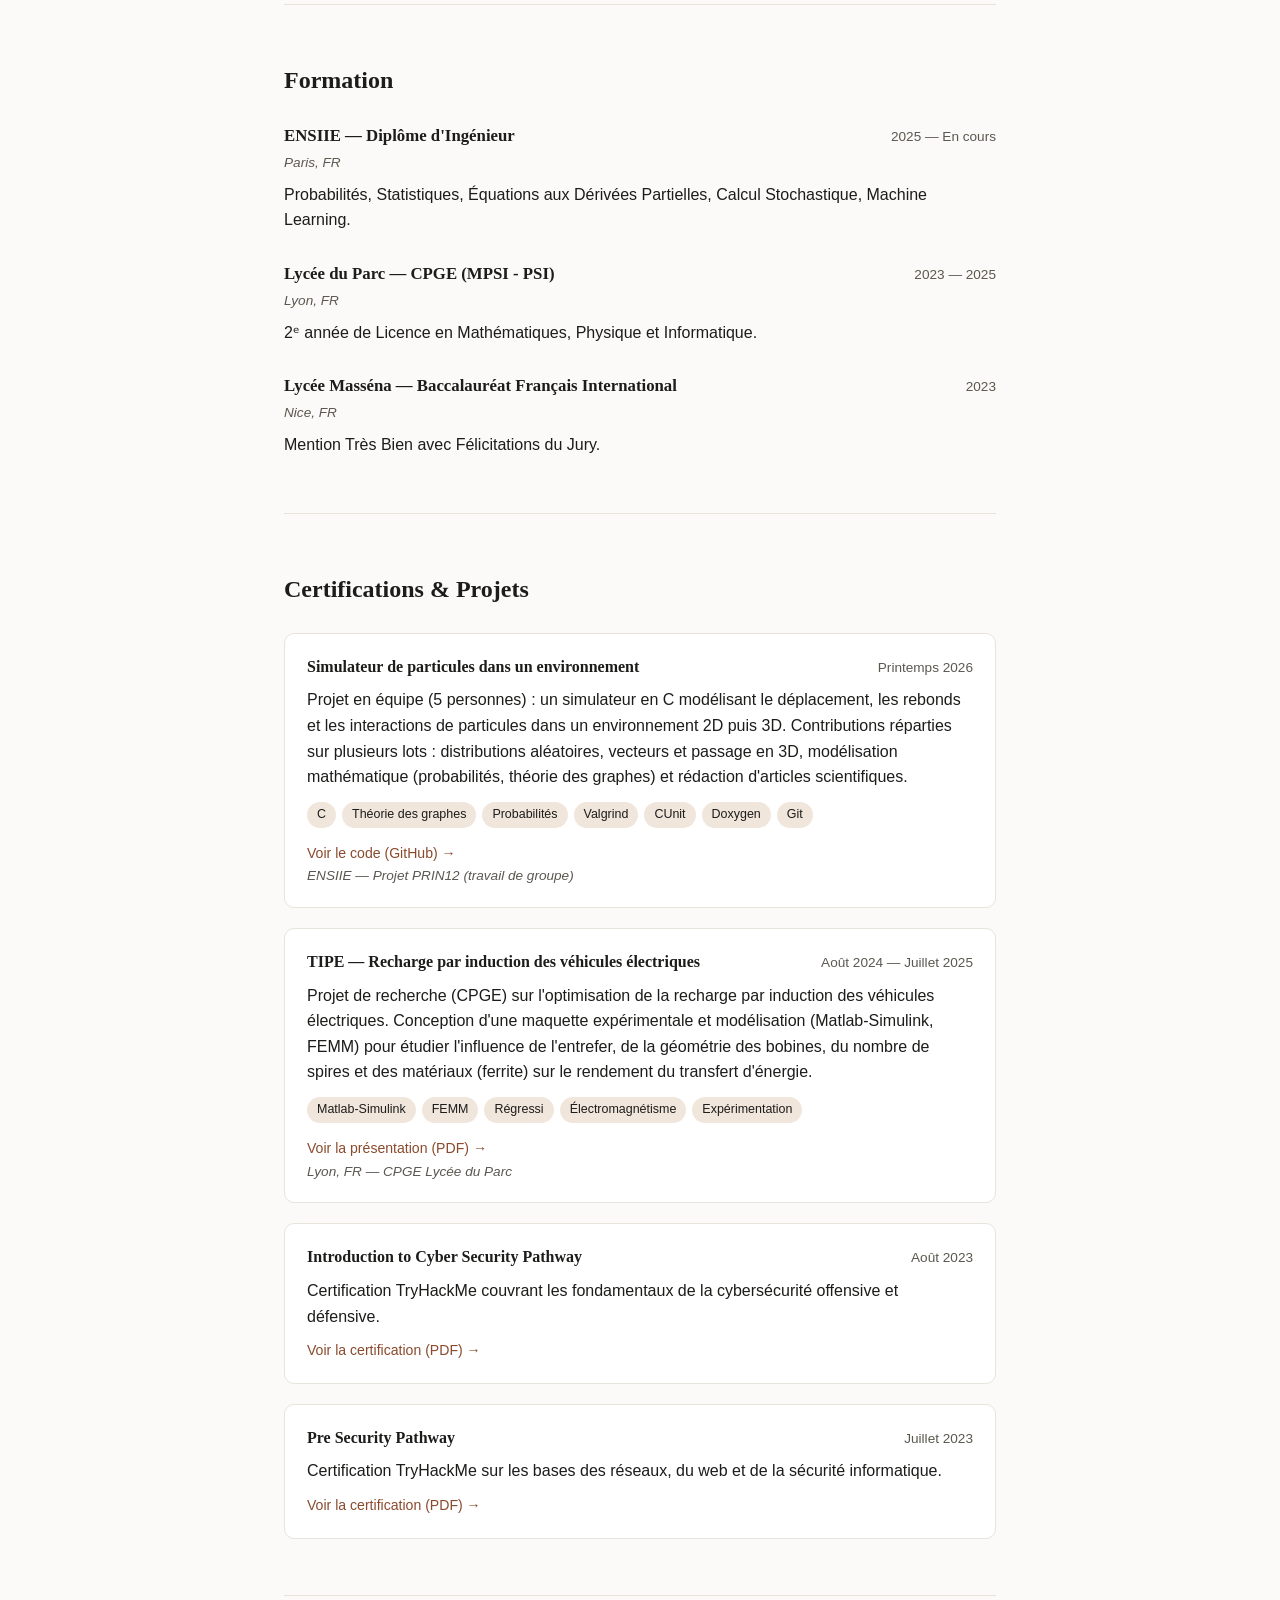
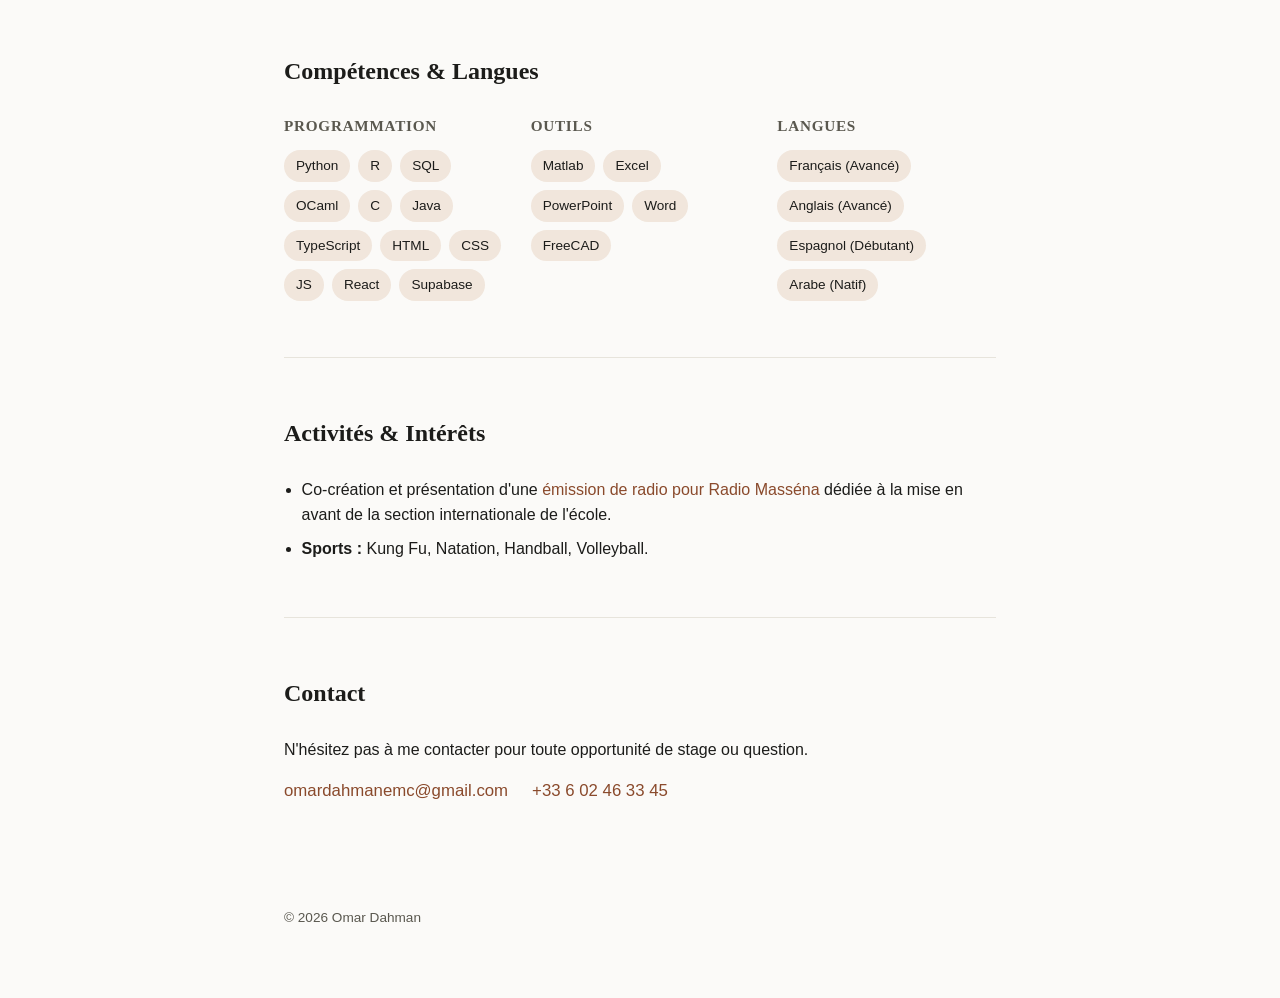
==== commit 10e790a4: "Retire temporairement la démo du simulateur de particules La démo est conservée sur la branche local" ====
--- a/index.html
+++ b/index.html
@@ -132,7 +132,6 @@
         <ul class="card-tech">
           <li>C</li><li>Théorie des graphes</li><li>Probabilités</li><li>Valgrind</li><li>CUnit</li><li>Doxygen</li><li>Git</li>
         </ul>
-        <a class="card-link" href="demos/simulateur/">Lancer la démo interactive →</a>
         <a class="card-link" href="https://github.com/omar-dahman/simulateur-particules" target="_blank" rel="noopener">Voir le code (GitHub) →</a>
         <p class="card-loc">ENSIIE — Projet PRIN12 (travail de groupe)</p>
       </article>
--- a/styles.css
+++ b/styles.css
@@ -254,7 +254,6 @@
 }
 
 .card-link { font-size: 0.88rem; font-weight: 500; display: inline-block; margin-top: 4px; }
-.card-link + .card-link { margin-left: 18px; }
 
 /* Skills */
 .skills-grid {
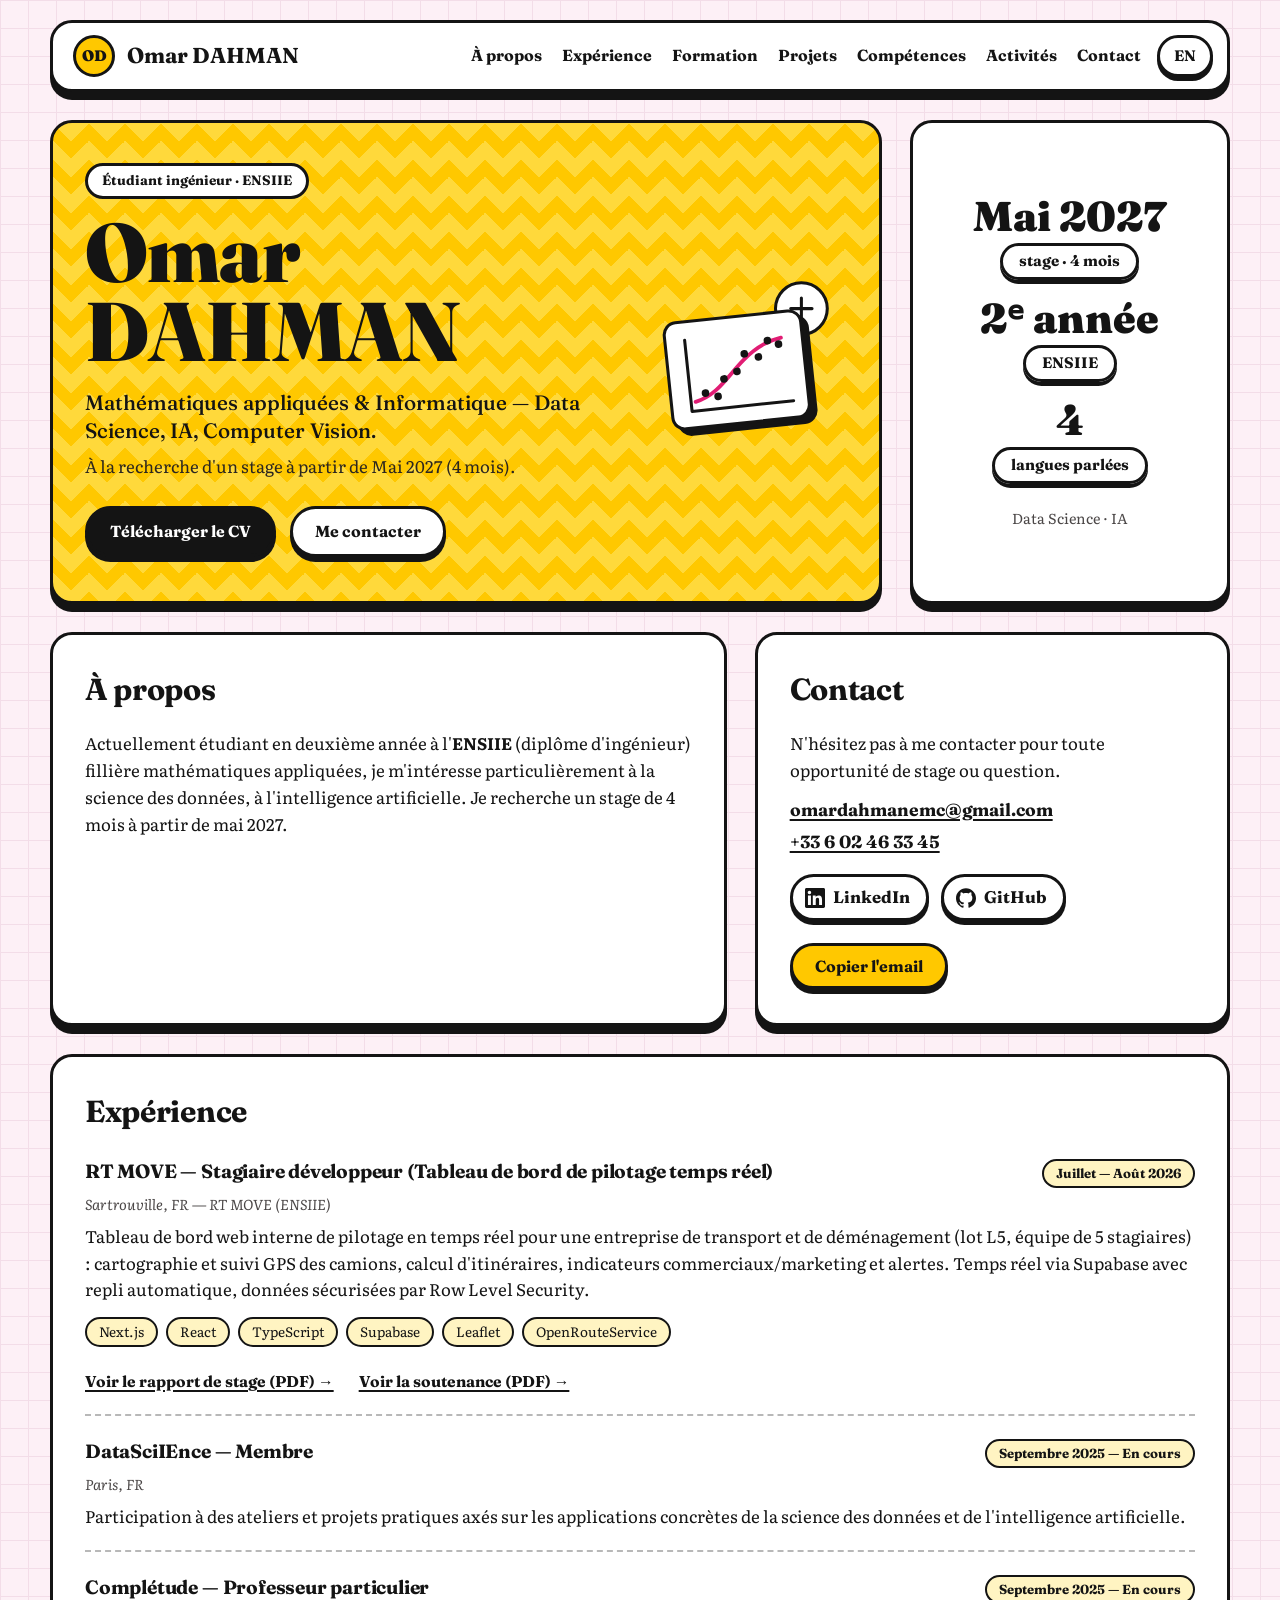
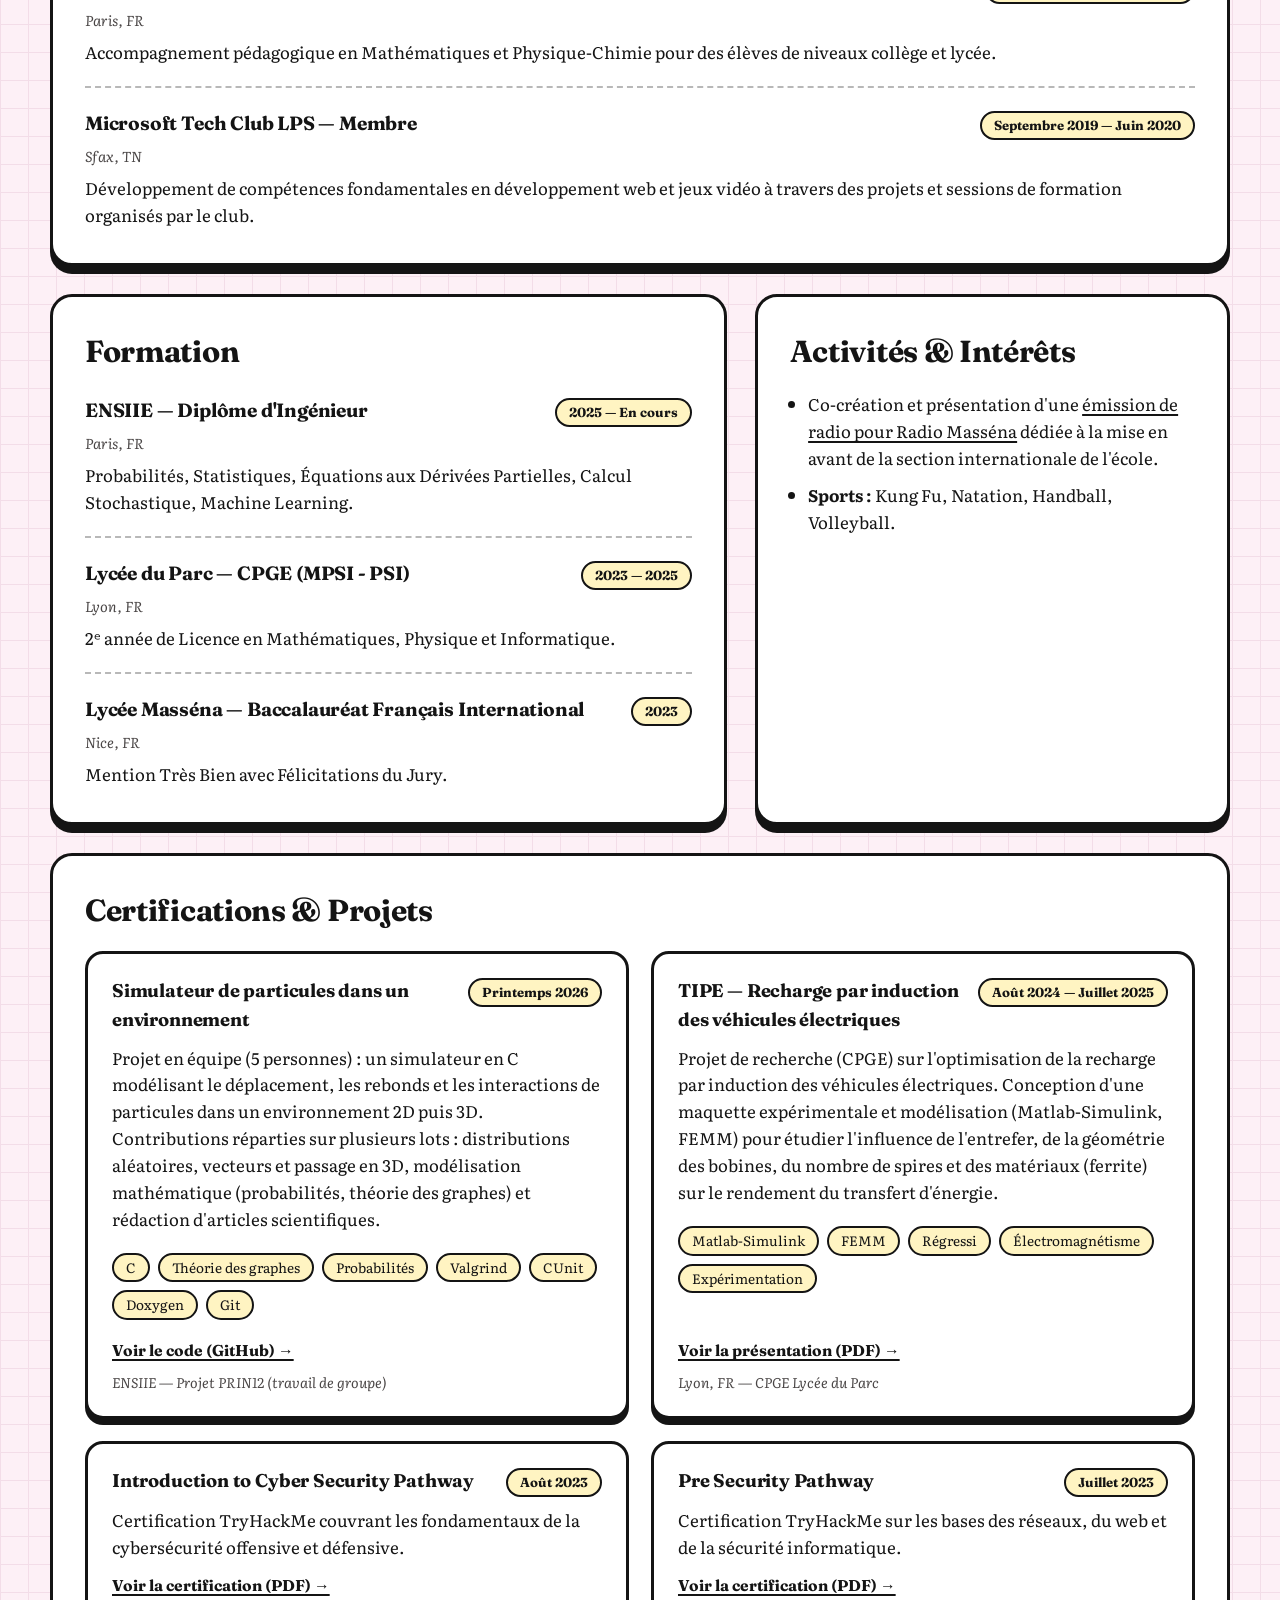
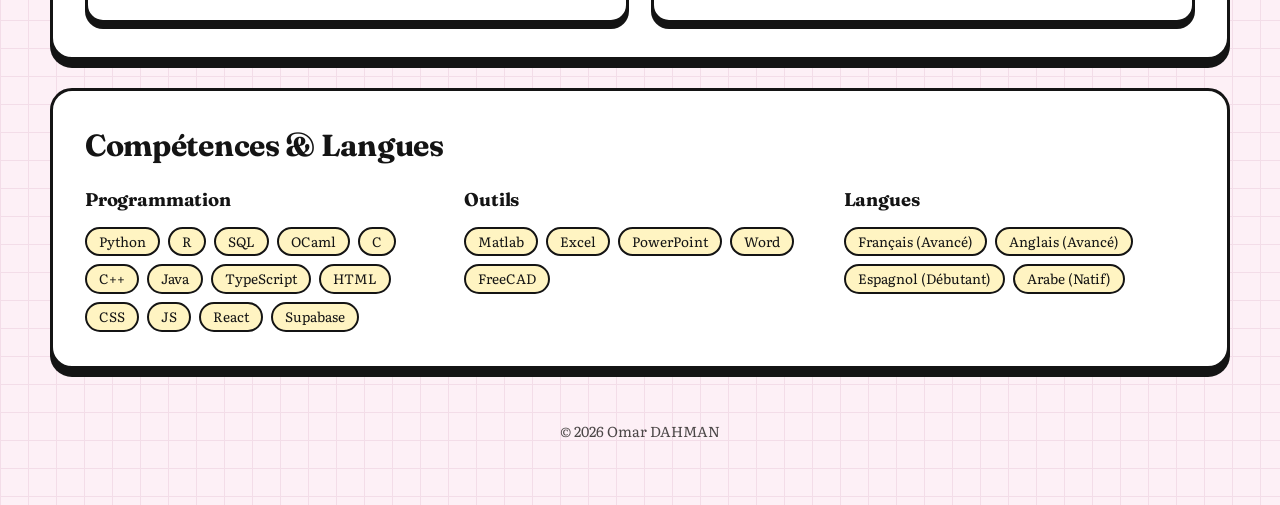
==== commit b7d928a0: "Refonte du design du portfolio et ajout de la soutenance de stage - Nouveau style néo-brutaliste : c" ====
--- a/index.html
+++ b/index.html
@@ -3,16 +3,19 @@
 <head>
 <meta charset="UTF-8">
 <meta name="viewport" content="width=device-width, initial-scale=1.0">
-<title>Omar Dahman — Portfolio</title>
-<meta name="description" content="Omar Dahman — Étudiant ingénieur ENSIIE, Data Science &amp; IA. Portfolio et CV.">
+<title>Omar DAHMAN — Portfolio</title>
+<meta name="description" content="Omar DAHMAN — Étudiant ingénieur ENSIIE, Data Science &amp; IA. Portfolio et CV.">
 <link rel="icon" href="data:,">
-<link rel="stylesheet" href="styles.css?v=3">
+<link rel="preconnect" href="https://fonts.googleapis.com">
+<link rel="preconnect" href="https://fonts.gstatic.com" crossorigin>
+<link rel="stylesheet" href="https://fonts.googleapis.com/css2?family=Fraunces:opsz,wght@9..144,500;9..144,700;9..144,900&family=Literata:opsz,wght@7..72,400;7..72,600&display=swap">
+<link rel="stylesheet" href="styles.css?v=4">
 </head>
 <body>
 
 <header class="nav">
   <div class="nav-inner">
-    <a href="#top" class="nav-name">Omar Dahman</a>
+    <a href="#top" class="nav-name"><span class="nav-logo" aria-hidden="true">OD</span>Omar DAHMAN</a>
     <nav class="nav-links">
       <a href="#about">À propos</a>
       <a href="#experience">Expérience</a>
@@ -23,24 +26,50 @@
       <a href="#contact">Contact</a>
     </nav>
     <a href="index-en.html" class="lang-switch" aria-label="View the English version">EN</a>
-    <button class="theme-toggle" id="themeToggle" aria-label="Changer de thème">◐</button>
   </div>
 </header>
 
 <main id="top">
 
-  <section class="hero">
-    <p class="hero-eyebrow">Étudiant ingénieur · ENSIIE</p>
-    <h1>Omar Dahman</h1>
-    <p class="hero-tagline">Mathématiques appliquées &amp; Informatique — Data Science, IA, Computer Vision.</p>
-    <p class="hero-sub">À la recherche d'un stage à partir de Mai 2027 (4 mois).</p>
-    <div class="hero-actions">
-      <a href="assets/CV_Omar_DAHMAN_FR.pdf?v=2" class="btn btn-primary" download>Télécharger le CV</a>
-      <a href="#contact" class="btn btn-ghost">Me contacter</a>
-    </div>
-  </section>
-
-  <section id="about" class="section">
+  <section class="hero-row span-12">
+    <div class="hero">
+      <div class="hero-text">
+        <p class="hero-eyebrow">Étudiant ingénieur · ENSIIE</p>
+        <h1>Omar DAHMAN</h1>
+        <p class="hero-tagline">Mathématiques appliquées &amp; Informatique — Data Science, IA, Computer Vision.</p>
+        <p class="hero-sub">À la recherche d'un stage à partir de Mai 2027 (4 mois).</p>
+        <div class="hero-actions">
+          <a href="assets/CV_Omar_DAHMAN_FR.pdf?v=2" class="btn btn-primary" download>Télécharger le CV</a>
+          <a href="#contact" class="btn btn-ghost">Me contacter</a>
+        </div>
+      </div>
+      <div class="hero-art" aria-hidden="true">
+        <svg viewBox="0 0 260 240" fill="none" stroke="#141414" stroke-width="4" stroke-linecap="round" stroke-linejoin="round">
+          <circle cx="200" cy="52" r="34" fill="#fff"/>
+          <path d="M186 52h28M200 38v28" />
+          <g transform="rotate(-6 120 140)">
+            <rect x="34" y="70" width="180" height="140" rx="16" fill="#141414"/>
+            <rect x="26" y="62" width="180" height="140" rx="16" fill="#fff"/>
+            <path d="M52 86v94h134" />
+            <path d="M58 168c30-6 46-30 68-48s38-22 52-24" stroke="#e11d74" stroke-width="5"/>
+            <g fill="#141414" stroke="none">
+              <circle cx="72" cy="158" r="5"/><circle cx="88" cy="164" r="5"/><circle cx="98" cy="142" r="5"/>
+              <circle cx="116" cy="134" r="5"/><circle cx="128" cy="112" r="5"/><circle cx="146" cy="118" r="5"/>
+              <circle cx="160" cy="98" r="5"/><circle cx="174" cy="104" r="5"/>
+            </g>
+          </g>
+        </svg>
+      </div>
+    </div>
+    <aside class="stats">
+      <div class="stat"><span class="stat-num">Mai 2027</span><span class="stat-label">stage · 4 mois</span></div>
+      <div class="stat"><span class="stat-num">2ᵉ année</span><span class="stat-label">ENSIIE</span></div>
+      <div class="stat"><span class="stat-num">4</span><span class="stat-label">langues parlées</span></div>
+      <p class="stats-foot">Data Science · IA</p>
+    </aside>
+  </section>
+
+  <section id="about" class="section span-7">
     <h2>À propos</h2>
     <p>
       Actuellement étudiant en deuxième année à l'<strong>ENSIIE</strong> (diplôme d'ingénieur) fillière mathématiques appliquées, je m'intéresse particulièrement
@@ -48,7 +77,21 @@
     </p>
   </section>
 
-  <section id="experience" class="section">
+  <section id="contact" class="section span-5">
+    <h2>Contact</h2>
+    <p>N'hésitez pas à me contacter pour toute opportunité de stage ou question.</p>
+    <div class="contact-links">
+      <a href="mailto:omardahmanemc@gmail.com">omardahmanemc@gmail.com</a>
+      <a href="tel:+33602463345">+33 6 02 46 33 45</a>
+    </div>
+    <div class="socials">
+      <a class="social" href="https://www.linkedin.com/in/omar-dahman-4181222b3/" target="_blank" rel="noopener"><svg viewBox="0 0 24 24" aria-hidden="true"><path d="M20.447 20.452h-3.554v-5.569c0-1.328-.027-3.037-1.852-3.037-1.853 0-2.136 1.445-2.136 2.939v5.667H9.351V9h3.414v1.561h.046c.477-.73 1.637-1.68 3.37-1.68 3.601 0 4.267 2.37 4.267 5.455v6.286zM5.337 7.433c-1.144 0-2.063-.926-2.063-2.065 0-1.138.92-2.063 2.063-2.063 1.14 0 2.064.925 2.064 2.063 0 1.139-.925 2.065-2.064 2.065zm1.782 13.019H3.555V9h3.564v11.452zM22.225 0H1.771C.792 0 0 .774 0 1.729v20.542C0 23.227.792 24 1.771 24h20.451C23.2 24 24 23.227 24 22.271V1.729C24 .774 23.2 0 22.222 0h.003z"/></svg>LinkedIn</a>
+      <a class="social" href="https://github.com/omar-dahman" target="_blank" rel="noopener"><svg viewBox="0 0 24 24" aria-hidden="true"><path d="M12 .297c-6.63 0-12 5.373-12 12 0 5.303 3.438 9.8 8.205 11.385.6.113.82-.258.82-.577 0-.285-.01-1.04-.015-2.04-3.338.724-4.042-1.61-4.042-1.61C4.422 18.07 3.633 17.7 3.633 17.7c-1.087-.744.084-.729.084-.729 1.205.084 1.838 1.236 1.838 1.236 1.07 1.835 2.809 1.305 3.495.998.108-.776.417-1.305.76-1.605-2.665-.3-5.466-1.332-5.466-5.93 0-1.31.465-2.38 1.235-3.22-.135-.303-.54-1.523.105-3.176 0 0 1.005-.322 3.3 1.23.96-.267 1.98-.399 3-.405 1.02.006 2.04.138 3 .405 2.28-1.552 3.285-1.23 3.285-1.23.645 1.653.24 2.873.12 3.176.765.84 1.23 1.91 1.23 3.22 0 4.61-2.805 5.625-5.475 5.92.42.36.81 1.096.81 2.22 0 1.606-.015 2.896-.015 3.286 0 .315.21.69.825.57C20.565 22.092 24 17.592 24 12.297c0-6.627-5.373-12-12-12"/></svg>GitHub</a>
+    </div>
+    <button class="btn btn-yellow copy-btn" type="button" data-copy="omardahmanemc@gmail.com" data-done="Copié !">Copier l'email</button>
+  </section>
+
+  <section id="experience" class="section span-12">
     <h2>Expérience</h2>
     <ul class="timeline">
       <li>
@@ -62,6 +105,7 @@
           <li>Next.js</li><li>React</li><li>TypeScript</li><li>Supabase</li><li>Leaflet</li><li>OpenRouteService</li>
         </ul>
         <a class="card-link" href="assets/Rapport_stage_RT_MOVE_Omar_DAHMAN_FR.pdf?v=2" target="_blank" rel="noopener">Voir le rapport de stage (PDF) →</a>
+        <a class="card-link" href="assets/Soutenance_stage_RT_MOVE_Omar_DAHMAN.pdf" target="_blank" rel="noopener">Voir la soutenance (PDF) →</a>
       </li>
       <li>
         <div class="timeline-head">
@@ -90,7 +134,7 @@
     </ul>
   </section>
 
-  <section id="education" class="section">
+  <section id="education" class="section span-7">
     <h2>Formation</h2>
     <ul class="timeline">
       <li>
@@ -120,7 +164,15 @@
     </ul>
   </section>
 
-  <section id="projects" class="section">
+  <section id="activities" class="section span-5">
+    <h2>Activités &amp; Intérêts</h2>
+    <ul class="activities-list">
+      <li>Co-création et présentation d'une <a href="https://www.lycee-massena.fr/vie-de-letablissement/#vie_webradio" target="_blank" rel="noopener">émission de radio pour Radio Masséna</a> dédiée à la mise en avant de la section internationale de l'école.</li>
+      <li><strong>Sports :</strong> Kung Fu, Natation, Handball, Volleyball.</li>
+    </ul>
+  </section>
+
+  <section id="projects" class="section span-12">
     <h2>Certifications &amp; Projets</h2>
     <div class="cards">
       <article class="card">
@@ -166,13 +218,13 @@
     </div>
   </section>
 
-  <section id="skills" class="section">
+  <section id="skills" class="section span-12">
     <h2>Compétences &amp; Langues</h2>
     <div class="skills-grid">
       <div class="skill-group">
         <h3>Programmation</h3>
         <ul class="tags">
-          <li>Python</li><li>R</li><li>SQL</li><li>OCaml</li><li>C</li><li>Java</li><li>TypeScript</li><li>HTML</li><li>CSS</li><li>JS</li><li>React</li><li>Supabase</li>
+          <li>Python</li><li>R</li><li>SQL</li><li>OCaml</li><li>C</li><li>C++</li><li>Java</li><li>TypeScript</li><li>HTML</li><li>CSS</li><li>JS</li><li>React</li><li>Supabase</li>
         </ul>
       </div>
       <div class="skill-group">
@@ -190,27 +242,10 @@
     </div>
   </section>
 
-  <section id="activities" class="section">
-    <h2>Activités &amp; Intérêts</h2>
-    <ul class="activities-list">
-      <li>Co-création et présentation d'une <a href="https://www.lycee-massena.fr/vie-de-letablissement/#vie_webradio" target="_blank" rel="noopener">émission de radio pour Radio Masséna</a> dédiée à la mise en avant de la section internationale de l'école.</li>
-      <li><strong>Sports :</strong> Kung Fu, Natation, Handball, Volleyball.</li>
-    </ul>
-  </section>
-
-  <section id="contact" class="section">
-    <h2>Contact</h2>
-    <p>N'hésitez pas à me contacter pour toute opportunité de stage ou question.</p>
-    <div class="contact-links">
-      <a href="mailto:omardahmanemc@gmail.com">omardahmanemc@gmail.com</a>
-      <a href="tel:+33602463345">+33 6 02 46 33 45</a>
-    </div>
-  </section>
-
 </main>
 
 <footer class="footer">
-  <p>© <span id="year"></span> Omar Dahman</p>
+  <p>© <span id="year"></span> Omar DAHMAN</p>
 </footer>
 
 <script src="script.js"></script>
--- a/styles.css
+++ b/styles.css
@@ -1,201 +1,298 @@
 :root {
-  --bg: #fbfaf8;
+  --bg: #fdf0f6;
+  --grid-line: #f3dde8;
   --surface: #ffffff;
-  --text: #1c1c1a;
-  --text-muted: #5a584f;
-  --border: #e7e4dc;
-  --accent: #8a4a2c;
-  --accent-soft: #f1e6dc;
-  --max-width: 760px;
-  --font-serif: 'Iowan Old Style', 'Palatino Linotype', Palatino, Georgia, serif;
-  --font-sans: -apple-system, BlinkMacSystemFont, 'Segoe UI', Helvetica, Arial, sans-serif;
-}
-
-:root[data-theme="dark"] {
-  --bg: #161513;
-  --surface: #1e1c19;
-  --text: #ede9e1;
-  --text-muted: #a8a396;
-  --border: #322f29;
-  --accent: #d99a6c;
-  --accent-soft: #2b2420;
-}
-
-@media (prefers-color-scheme: dark) {
-  :root:not([data-theme="light"]) {
-    --bg: #161513;
-    --surface: #1e1c19;
-    --text: #ede9e1;
-    --text-muted: #a8a396;
-    --border: #322f29;
-    --accent: #d99a6c;
-    --accent-soft: #2b2420;
-  }
+  --text: #141414;
+  --text-muted: #4a4646;
+  --ink: #141414;          /* bordures + ombres */
+  --accent: #ffc800;       /* jaune */
+  --accent-2: #ffd93b;     /* motif du hero */
+  --accent-text: #141414;
+  --pink: #e11d74;
+  --chip: #fff4c2;
+  --max-width: 1180px;
+  --radius: 22px;
+  --border-w: 3px;
+  --shadow: 0 8px 0 var(--ink);
+  --font-display: 'Fraunces', 'Iowan Old Style', Georgia, serif;
+  --font-body: 'Literata', 'Palatino Linotype', Georgia, serif;
 }
 
 * { box-sizing: border-box; }
 
-html { scroll-behavior: smooth; }
+html { scroll-behavior: smooth; scroll-padding-top: 24px; }
 
 body {
   margin: 0;
-  background: var(--bg);
-  color: var(--text);
-  font-family: var(--font-sans);
+  background-color: var(--bg);
+  background-image:
+    linear-gradient(var(--grid-line) 1px, transparent 1px),
+    linear-gradient(90deg, var(--grid-line) 1px, transparent 1px);
+  background-size: 28px 28px;
+  color: var(--text);
+  font-family: var(--font-body);
+  font-size: 1.05rem;
   line-height: 1.6;
   -webkit-font-smoothing: antialiased;
 }
 
 h1, h2, h3 {
-  font-family: var(--font-serif);
-  font-weight: 600;
+  font-family: var(--font-display);
+  font-weight: 700;
   color: var(--text);
   margin: 0;
-}
-
-a { color: var(--accent); text-decoration: none; }
-a:hover { text-decoration: underline; }
+  letter-spacing: -0.01em;
+}
+
+a { color: var(--text); text-decoration-thickness: 2px; text-underline-offset: 3px; }
+a:hover { color: var(--pink); }
+
+/* Carte « brutaliste » commune */
+.nav-inner,
+.hero,
+.stats,
+.section {
+  background: var(--surface);
+  border: var(--border-w) solid var(--ink);
+  border-radius: var(--radius);
+  box-shadow: var(--shadow);
+}
 
 /* Nav */
 .nav {
-  position: sticky;
-  top: 0;
-  z-index: 10;
-  background: color-mix(in srgb, var(--bg) 88%, transparent);
-  backdrop-filter: blur(8px);
-  border-bottom: 1px solid var(--border);
+  padding: 20px 24px 0;
 }
 
 .nav-inner {
   max-width: var(--max-width);
   margin: 0 auto;
-  padding: 14px 24px;
+  padding: 12px 14px 12px 20px;
   display: flex;
   align-items: center;
-  justify-content: space-between;
   gap: 16px;
 }
 
 .nav-name {
-  font-family: var(--font-serif);
-  font-weight: 600;
-  font-size: 1.05rem;
-  color: var(--text);
-}
-.nav-name:hover { text-decoration: none; color: var(--accent); }
+  display: flex;
+  align-items: center;
+  gap: 12px;
+  font-family: var(--font-display);
+  font-weight: 700;
+  font-size: 1.35rem;
+  color: var(--text);
+  text-decoration: none;
+  white-space: nowrap;
+  margin-right: auto;
+}
+.nav-name:hover { color: var(--text); }
+
+.nav-logo {
+  display: grid;
+  place-items: center;
+  width: 42px;
+  height: 42px;
+  border-radius: 50%;
+  background: var(--accent);
+  color: var(--accent-text);
+  border: var(--border-w) solid var(--ink);
+  font-size: 0.95rem;
+  font-weight: 900;
+}
 
 .nav-links {
   display: flex;
-  gap: 18px;
+  gap: 20px;
   flex-wrap: wrap;
 }
 
 .nav-links a {
-  color: var(--text-muted);
-  font-size: 0.92rem;
-}
-.nav-links a:hover { color: var(--accent); text-decoration: none; }
-
-.theme-toggle {
-  background: none;
-  border: 1px solid var(--border);
-  border-radius: 999px;
-  width: 32px;
-  height: 32px;
-  color: var(--text-muted);
+  font-family: var(--font-display);
+  font-weight: 700;
+  font-size: 1rem;
+  color: var(--text);
+  text-decoration: none;
+}
+.nav-links a:hover { color: var(--pink); }
+
+.lang-switch {
+  display: grid;
+  place-items: center;
+  height: 42px;
+  min-width: 42px;
+  padding: 0 14px;
+  background: var(--surface);
+  color: var(--text);
+  border: var(--border-w) solid var(--ink);
+  border-radius: 999px;
+  box-shadow: 0 4px 0 var(--ink);
+  font-family: var(--font-display);
+  font-weight: 700;
+  font-size: 0.95rem;
+  text-decoration: none;
   cursor: pointer;
-  font-size: 0.95rem;
-  line-height: 1;
   flex-shrink: 0;
-}
-.theme-toggle:hover { color: var(--accent); border-color: var(--accent); }
-
-.lang-switch {
-  border: 1px solid var(--border);
-  border-radius: 999px;
-  padding: 5px 12px;
-  color: var(--text-muted);
-  font-size: 0.8rem;
-  font-weight: 600;
-  letter-spacing: 0.03em;
-  flex-shrink: 0;
-}
-.lang-switch:hover { color: var(--accent); border-color: var(--accent); text-decoration: none; }
-
-/* Layout */
-main { max-width: var(--max-width); margin: 0 auto; padding: 0 24px; }
-
-.section {
-  padding: 56px 0;
-  border-bottom: 1px solid var(--border);
-}
-.section:last-of-type { border-bottom: none; }
+  transition: transform .12s, box-shadow .12s;
+}
+.lang-switch:hover { color: var(--text); transform: translateY(2px); box-shadow: 0 2px 0 var(--ink); }
+
+/* Layout : grille bento */
+main {
+  max-width: calc(var(--max-width) + 48px);
+  margin: 0 auto;
+  padding: 28px 24px 0;
+  display: grid;
+  grid-template-columns: repeat(12, minmax(0, 1fr));
+  gap: 28px;
+  align-items: start;
+}
+
+.span-12 { grid-column: span 12; }
+.span-7  { grid-column: span 7; }
+.span-5  { grid-column: span 5; }
+
+main > .span-7,
+main > .span-5 { align-self: stretch; }
+
+.section { padding: 30px 32px 34px; }
 
 .section h2 {
-  font-size: 1.5rem;
-  margin-bottom: 24px;
-}
+  font-size: 1.9rem;
+  margin-bottom: 16px;
+}
+
+.section > p { margin: 0 0 12px; }
 
 /* Hero */
+.hero-row {
+  display: grid;
+  grid-template-columns: minmax(0, 1fr) 320px;
+  gap: 28px;
+}
+
 .hero {
-  padding: 88px 0 56px;
-}
+  position: relative;
+  overflow: hidden;
+  display: flex;
+  align-items: center;
+  gap: 24px;
+  padding: 40px 32px 44px;
+  background-color: var(--accent);
+  /* motif en zigzag, comme sur la référence */
+  background-image:
+    linear-gradient(135deg, var(--accent-2) 25%, transparent 25%),
+    linear-gradient(225deg, var(--accent-2) 25%, transparent 25%),
+    linear-gradient(315deg, var(--accent-2) 25%, transparent 25%),
+    linear-gradient(45deg, var(--accent-2) 25%, transparent 25%);
+  background-size: 36px 36px;
+  background-position: -18px 0, -18px 0, 0 0, 0 0;
+  color: var(--accent-text);
+}
+
+.hero-text { position: relative; z-index: 1; flex: 1; min-width: 0; }
 
 .hero-eyebrow {
-  color: var(--accent);
-  text-transform: uppercase;
-  letter-spacing: 0.08em;
-  font-size: 0.78rem;
-  font-weight: 600;
-  margin: 0 0 12px;
+  display: inline-block;
+  margin: 0 0 14px;
+  padding: 4px 14px;
+  background: #fff;
+  color: #141414;
+  border: var(--border-w) solid #141414;
+  border-radius: 999px;
+  font-family: var(--font-display);
+  font-weight: 700;
+  font-size: 0.85rem;
 }
 
 .hero h1 {
-  font-size: 2.6rem;
-  margin-bottom: 12px;
+  font-size: clamp(2.8rem, 6.5vw, 5.2rem);
+  font-weight: 900;
+  line-height: 0.95;
+  color: #141414;
+  margin-bottom: 18px;
 }
 
 .hero-tagline {
-  font-size: 1.15rem;
-  color: var(--text);
-  margin: 0 0 6px;
-}
-
-.hero-sub {
-  color: var(--text-muted);
-  margin: 0 0 28px;
-}
-
-.hero-actions { display: flex; gap: 12px; flex-wrap: wrap; }
-
+  font-family: var(--font-display);
+  font-weight: 500;
+  font-size: 1.3rem;
+  line-height: 1.35;
+  color: #141414;
+  margin: 0 0 8px;
+}
+
+.hero-sub { color: #2b2620; margin: 0 0 26px; }
+
+.hero-art { flex: 0 0 auto; width: clamp(180px, 26%, 260px); }
+.hero-art svg { display: block; width: 100%; height: auto; }
+
+.hero-actions { display: flex; gap: 14px; flex-wrap: wrap; }
+
+/* Boutons */
 .btn {
   display: inline-block;
-  padding: 10px 20px;
-  border-radius: 6px;
-  font-size: 0.92rem;
-  font-weight: 500;
-  border: 1px solid transparent;
-}
-.btn:hover { text-decoration: none; }
-
-.btn-primary {
-  background: var(--accent);
-  color: #fff;
-}
-.btn-primary:hover { opacity: 0.9; }
-
-.btn-ghost {
-  border-color: var(--border);
-  color: var(--text);
-}
-.btn-ghost:hover { border-color: var(--accent); color: var(--accent); }
-
-/* Timeline / experience & education */
+  padding: 10px 22px;
+  border: var(--border-w) solid #141414;
+  border-radius: 999px;
+  box-shadow: 0 5px 0 #141414;
+  font-family: var(--font-display);
+  font-weight: 700;
+  font-size: 1rem;
+  text-decoration: none;
+  cursor: pointer;
+  transition: transform .12s, box-shadow .12s;
+}
+.btn:hover { transform: translateY(3px); box-shadow: 0 2px 0 #141414; }
+.btn:active { transform: translateY(5px); box-shadow: none; }
+
+.btn-primary { background: #141414; color: #fff; }
+.btn-primary:hover { color: #fff; }
+
+.btn-ghost,
+.btn-ghost:hover { background: #fff; color: #141414; }
+
+.btn-yellow,
+.btn-yellow:hover { background: var(--accent); color: #141414; }
+
+/* Stats */
+.stats {
+  display: flex;
+  flex-direction: column;
+  justify-content: center;
+  align-items: center;
+  gap: 18px;
+  padding: 28px 20px;
+  text-align: center;
+}
+
+.stat { display: flex; flex-direction: column; align-items: center; gap: 6px; }
+
+.stat-num {
+  font-family: var(--font-display);
+  font-weight: 900;
+  font-size: 2.6rem;
+  line-height: 1;
+}
+
+.stat-label {
+  padding: 3px 16px;
+  border: var(--border-w) solid var(--ink);
+  border-radius: 999px;
+  box-shadow: 0 4px 0 var(--ink);
+  font-family: var(--font-display);
+  font-weight: 700;
+  font-size: 0.95rem;
+}
+
+.stats-foot { margin: 4px 0 0; color: var(--text-muted); font-size: 0.9rem; }
+
+/* Timeline */
 .timeline { list-style: none; margin: 0; padding: 0; }
-.timeline li { margin-bottom: 28px; }
-.timeline li:last-child { margin-bottom: 0; }
-
-.timeline-head {
+.timeline > li { padding: 20px 0; border-top: 2px dashed color-mix(in srgb, var(--ink) 30%, transparent); }
+.timeline > li:first-child { padding-top: 4px; border-top: none; }
+.timeline > li:last-child { padding-bottom: 0; }
+
+.timeline-head,
+.card-head {
   display: flex;
   justify-content: space-between;
   align-items: baseline;
@@ -203,108 +300,147 @@
   flex-wrap: wrap;
 }
 
-.timeline-head h3 { font-size: 1.05rem; }
+.timeline-head h3 { font-size: 1.2rem; }
 
 .timeline-date {
-  color: var(--text-muted);
-  font-size: 0.85rem;
+  padding: 2px 12px;
+  background: var(--chip);
+  border: 2px solid var(--ink);
+  border-radius: 999px;
+  font-family: var(--font-display);
+  font-weight: 700;
+  font-size: 0.82rem;
   white-space: nowrap;
 }
 
 .timeline-loc {
   color: var(--text-muted);
+  font-size: 0.9rem;
+  font-style: italic;
+  margin: 4px 0 8px;
+}
+
+.timeline p:not(.timeline-loc) { margin: 6px 0 0; }
+
+/* Cartes projets */
+.cards {
+  display: grid;
+  grid-template-columns: repeat(2, minmax(0, 1fr));
+  gap: 22px;
+}
+
+.card {
+  display: flex;
+  flex-direction: column;
+  background: var(--surface);
+  border: var(--border-w) solid var(--ink);
+  border-radius: 18px;
+  box-shadow: 0 6px 0 var(--ink);
+  padding: 22px 24px;
+  transition: transform .15s, box-shadow .15s;
+}
+.card:hover { transform: translateY(-3px); box-shadow: 0 9px 0 var(--ink); }
+
+.card-head { margin-bottom: 10px; }
+.card-head h3 { font-size: 1.15rem; flex: 1 1 220px; }
+
+.card p { margin: 0 0 6px; }
+.card-loc { color: var(--text-muted); font-size: 0.88rem; font-style: italic; margin: 8px 0 0 !important; }
+
+.card-tech,
+.tags { list-style: none; padding: 0; display: flex; flex-wrap: wrap; gap: 8px; }
+.card-tech { margin: 14px 0 12px; }
+.tags { margin: 0; }
+
+.card-tech li,
+.tags li {
+  background: var(--chip);
+  border: 2px solid var(--ink);
+  border-radius: 999px;
+  padding: 2px 12px;
   font-size: 0.85rem;
-  font-style: italic;
-  margin: 2px 0 8px;
-}
-
-.timeline p:not(.timeline-loc) { margin: 6px 0 0; color: var(--text); }
-
-/* Cards (projects) */
-.cards { display: flex; flex-direction: column; gap: 20px; }
-
-.card {
-  background: var(--surface);
-  border: 1px solid var(--border);
-  border-radius: 10px;
-  padding: 20px 22px;
-}
-
-.card-head {
-  display: flex;
-  justify-content: space-between;
-  align-items: baseline;
-  gap: 12px;
-  flex-wrap: wrap;
-  margin-bottom: 8px;
-}
-
-.card-head h3 { font-size: 1rem; }
-
-.card p { margin: 0 0 6px; }
-.card-loc { color: var(--text-muted); font-size: 0.85rem; font-style: italic; margin: 0 !important; }
-
-.card-tech { list-style: none; margin: 12px 0 10px; padding: 0; display: flex; flex-wrap: wrap; align-items: flex-start; align-content: flex-start; gap: 6px; }
-.card-tech li {
-  background: var(--accent-soft);
-  color: var(--text);
-  border-radius: 999px;
-  padding: 3px 10px;
-  font-size: 0.78rem;
-}
-
-.card-link { font-size: 0.88rem; font-weight: 500; display: inline-block; margin-top: 4px; }
-
-/* Skills */
+}
+
+.card-link {
+  align-self: flex-start;
+  margin-top: auto;
+  padding-top: 6px;
+  font-family: var(--font-display);
+  font-weight: 700;
+  font-size: 0.98rem;
+}
+.timeline .card-link { display: inline-block; margin: 4px 22px 0 0; }
+
+/* Compétences */
 .skills-grid {
   display: grid;
-  grid-template-columns: repeat(auto-fit, minmax(180px, 1fr));
+  grid-template-columns: repeat(auto-fit, minmax(240px, 1fr));
   gap: 28px;
 }
 
-.skill-group h3 {
-  font-size: 0.95rem;
-  color: var(--text-muted);
-  text-transform: uppercase;
-  letter-spacing: 0.05em;
-  margin-bottom: 12px;
-}
-
-.tags { list-style: none; margin: 0; padding: 0; display: flex; flex-wrap: wrap; gap: 8px; }
-
-.tags li {
-  background: var(--accent-soft);
-  color: var(--text);
-  border-radius: 999px;
-  padding: 5px 12px;
-  font-size: 0.85rem;
-}
-
-/* Activities */
+.skill-group h3 { font-size: 1.15rem; margin-bottom: 12px; }
+
+/* Activités */
 .activities-list { margin: 0; padding-left: 1.1em; }
-.activities-list li { margin-bottom: 8px; color: var(--text); }
+.activities-list li { margin-bottom: 10px; }
 .activities-list li:last-child { margin-bottom: 0; }
 
 /* Contact */
 .contact-links {
   display: flex;
-  gap: 24px;
-  flex-wrap: wrap;
-  margin-top: 8px;
-  font-size: 1.05rem;
-}
+  flex-direction: column;
+  gap: 4px;
+  margin: 4px 0 18px;
+  font-family: var(--font-display);
+  font-weight: 700;
+  font-size: 1.1rem;
+}
+
+.socials { display: flex; flex-wrap: wrap; gap: 12px; margin: 0 0 22px; }
+
+.social {
+  display: inline-flex;
+  align-items: center;
+  gap: 8px;
+  padding: 7px 16px 7px 12px;
+  background: var(--surface);
+  color: var(--text);
+  border: var(--border-w) solid var(--ink);
+  border-radius: 999px;
+  box-shadow: 0 4px 0 var(--ink);
+  font-family: var(--font-display);
+  font-weight: 700;
+  text-decoration: none;
+  transition: transform .12s, box-shadow .12s;
+}
+.social:hover { color: var(--text); transform: translateY(2px); box-shadow: 0 2px 0 var(--ink); }
+.social svg { width: 20px; height: 20px; fill: currentColor; }
 
 /* Footer */
 .footer {
   max-width: var(--max-width);
   margin: 0 auto;
-  padding: 32px 24px 56px;
+  padding: 36px 24px 48px;
   color: var(--text-muted);
-  font-size: 0.85rem;
-}
-
-@media (max-width: 640px) {
+  font-size: 0.9rem;
+  text-align: center;
+}
+
+@media (max-width: 1000px) {
   .nav-links { display: none; }
-  .hero { padding: 56px 0 40px; }
-  .hero h1 { font-size: 2rem; }
-}
+  .hero-row { grid-template-columns: 1fr; }
+  .stats { flex-direction: row; flex-wrap: wrap; justify-content: space-around; }
+  .stats-foot { flex-basis: 100%; }
+  .span-7, .span-5 { grid-column: span 12; }
+}
+
+@media (max-width: 680px) {
+  .nav { padding: 12px 16px 0; }
+  main { padding: 20px 16px 0; gap: 22px; }
+  .hero { flex-direction: column; align-items: flex-start; padding: 28px 22px 32px; }
+  .hero-art { width: 150px; align-self: flex-end; margin-top: -8px; }
+  .section { padding: 24px 20px 28px; }
+  .section h2 { font-size: 1.6rem; }
+  .cards { grid-template-columns: 1fr; }
+  .stat-num { font-size: 2rem; }
+}
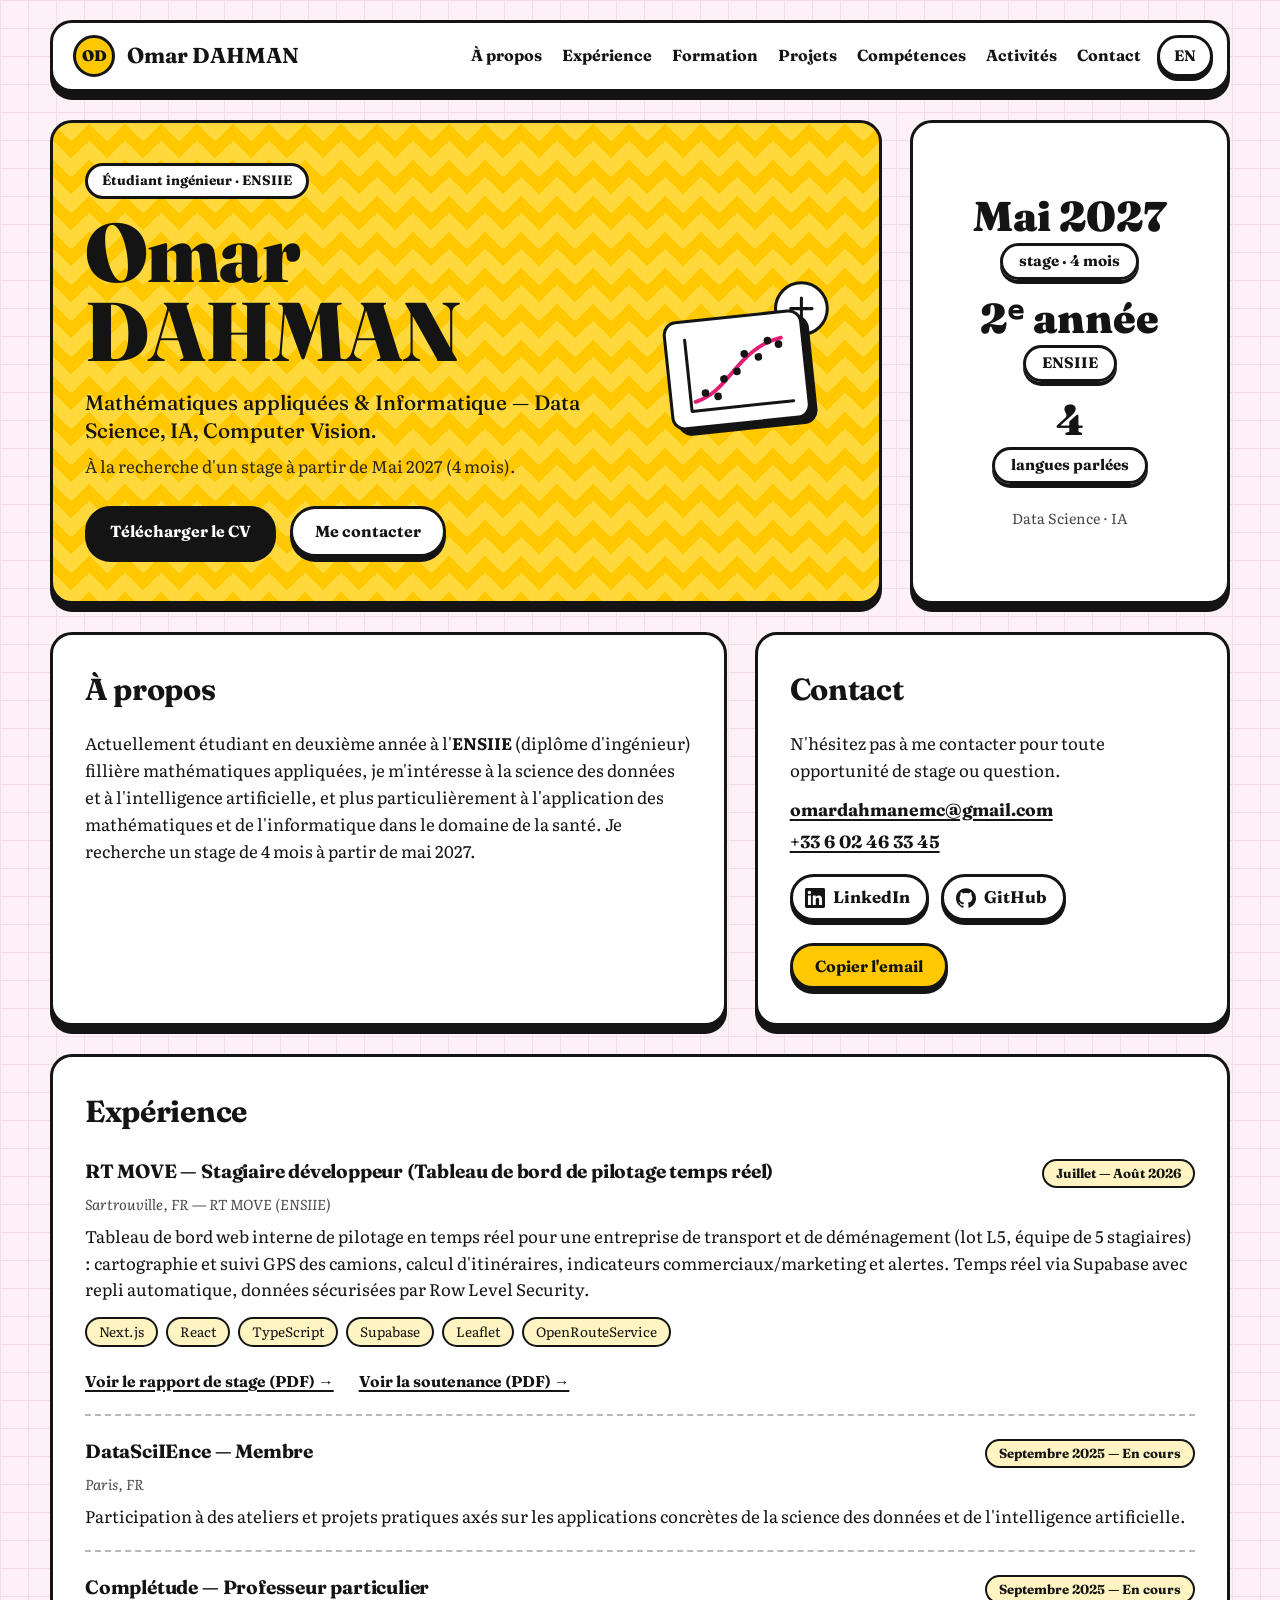
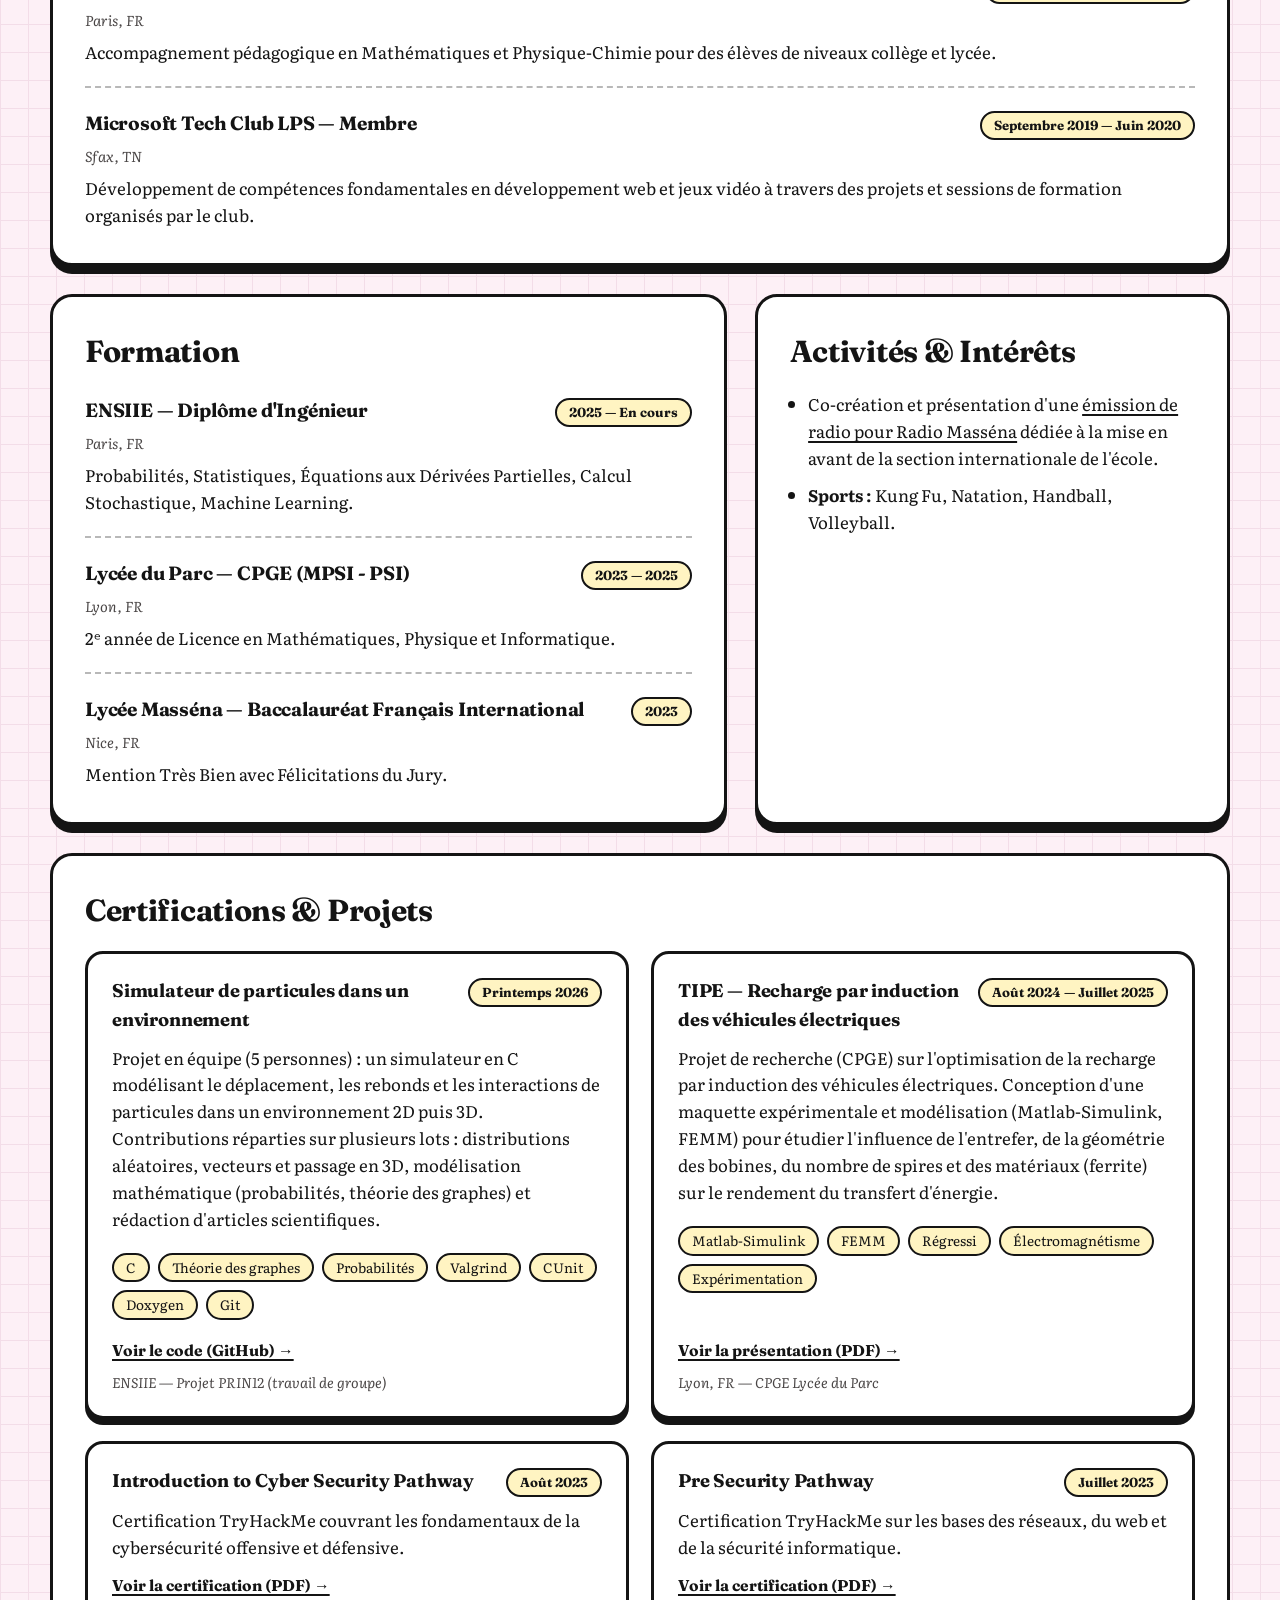
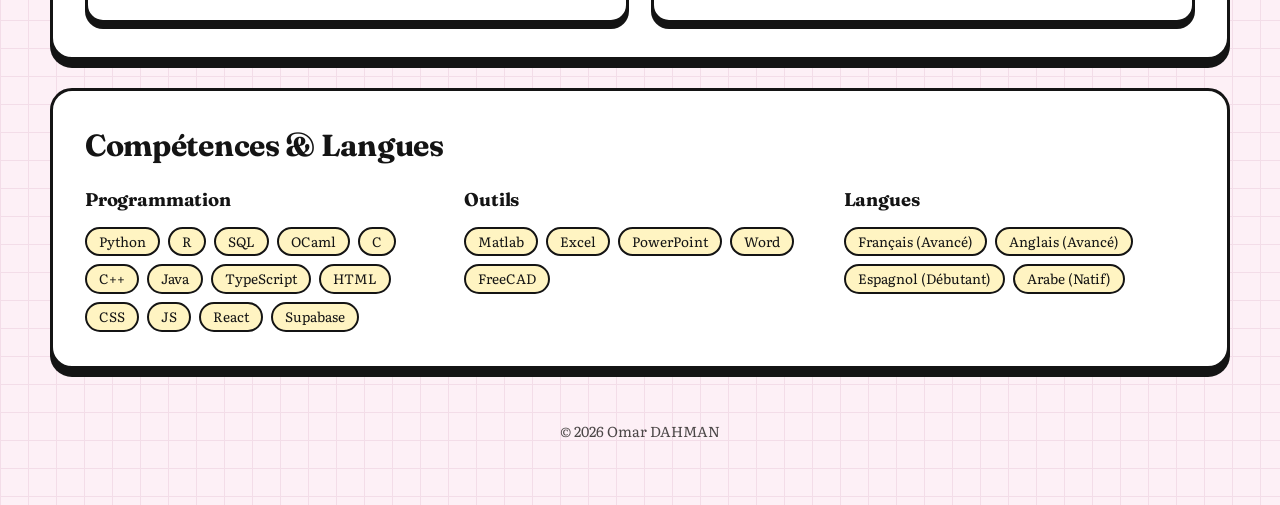
==== commit 8b5fd4f2: "Ajoute l'intérêt pour les maths et l'informatique appliquées à la santé Co-Authored-By: Claude Opus " ====
--- a/index.html
+++ b/index.html
@@ -72,8 +72,8 @@
   <section id="about" class="section span-7">
     <h2>À propos</h2>
     <p>
-      Actuellement étudiant en deuxième année à l'<strong>ENSIIE</strong> (diplôme d'ingénieur) fillière mathématiques appliquées, je m'intéresse particulièrement
-      à la science des données, à l'intelligence artificielle. Je recherche un stage de 4 mois à partir de mai 2027.
+      Actuellement étudiant en deuxième année à l'<strong>ENSIIE</strong> (diplôme d'ingénieur) fillière mathématiques appliquées, je m'intéresse
+      à la science des données et à l'intelligence artificielle, et plus particulièrement à l'application des mathématiques et de l'informatique dans le domaine de la santé. Je recherche un stage de 4 mois à partir de mai 2027.
     </p>
   </section>
 
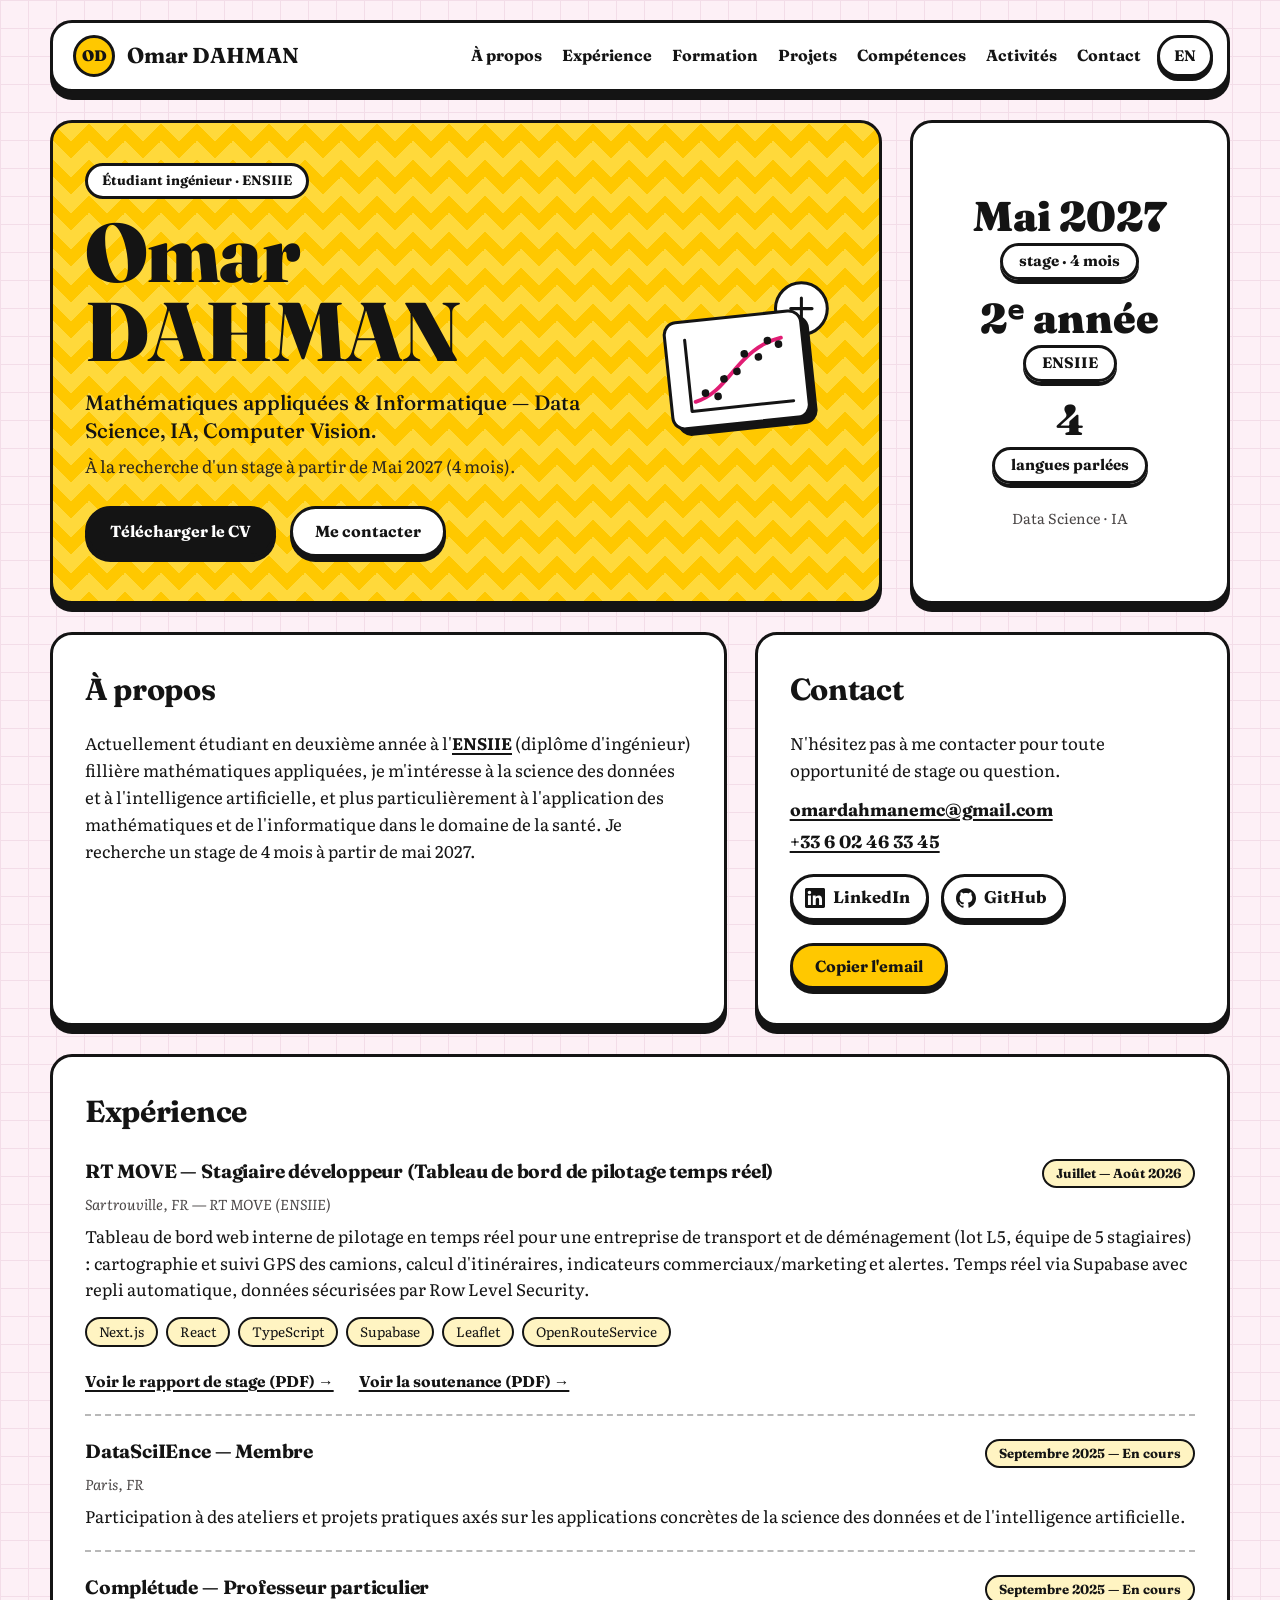
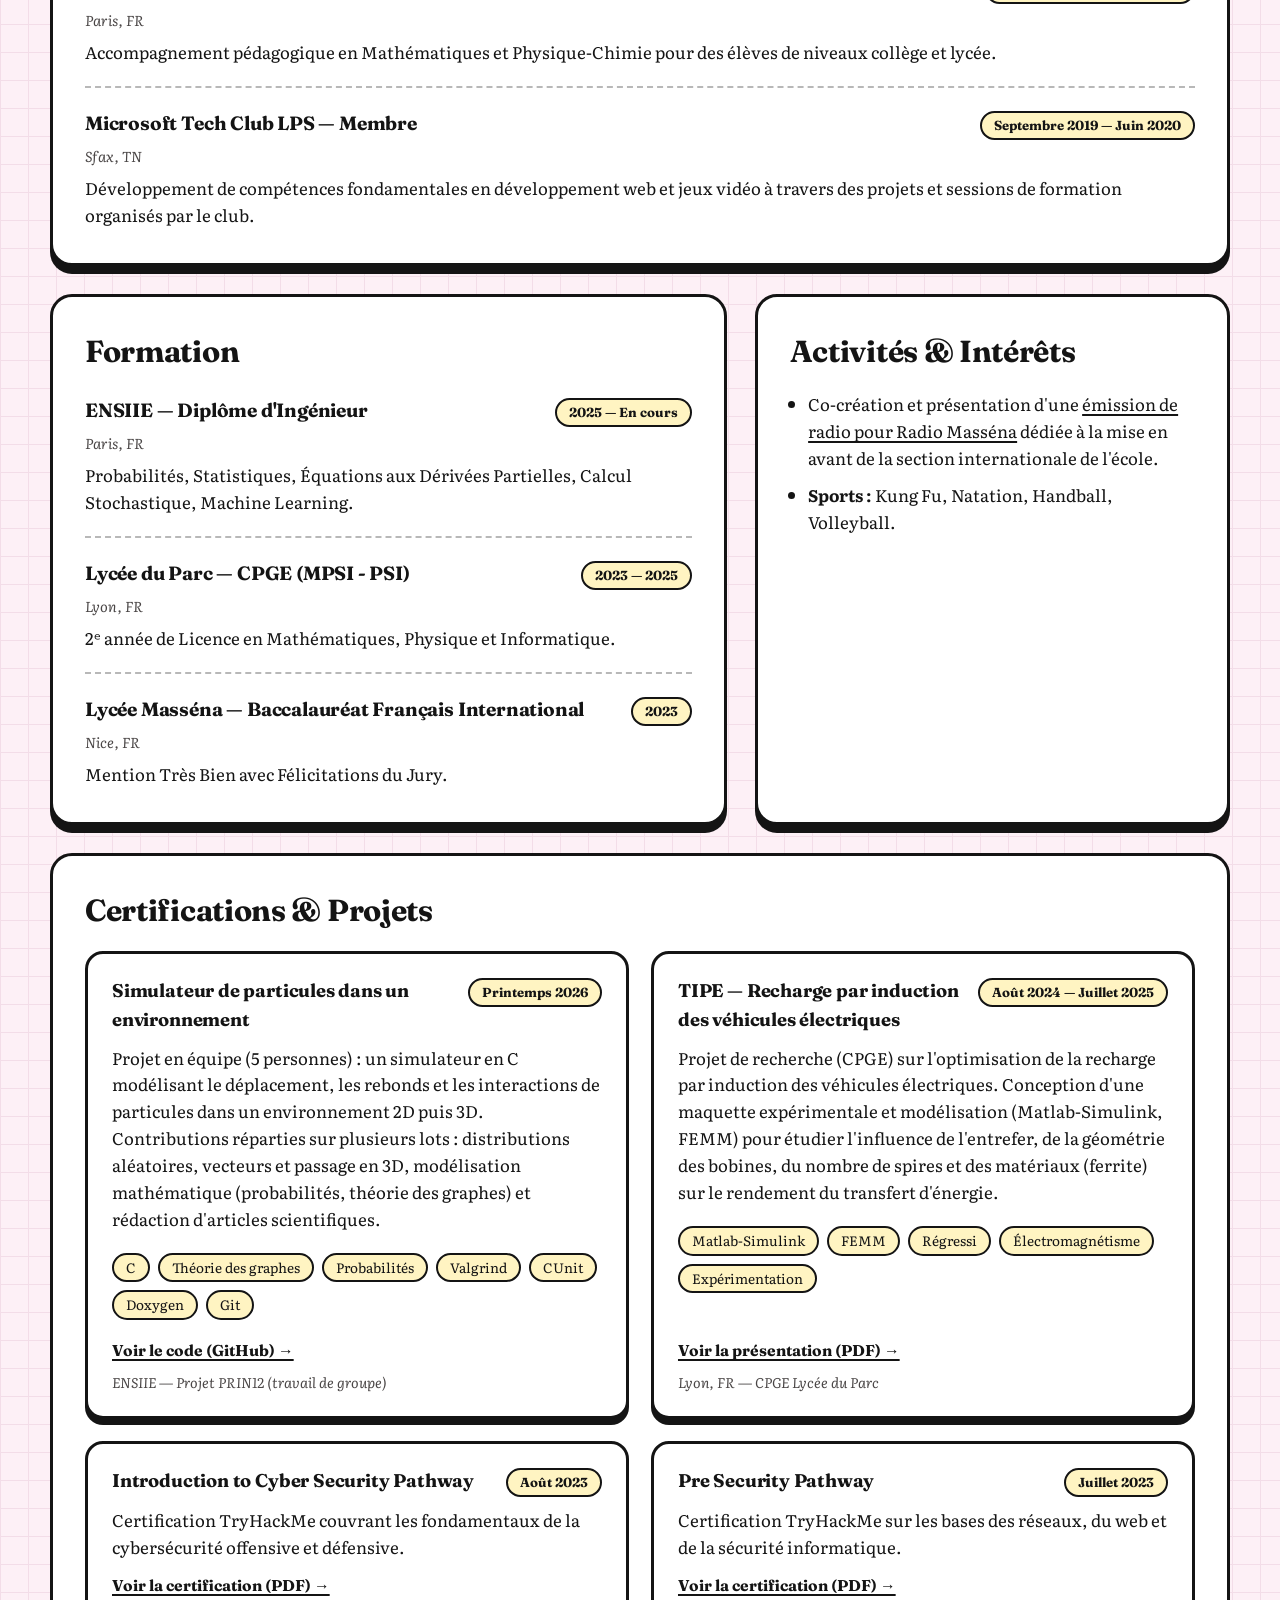
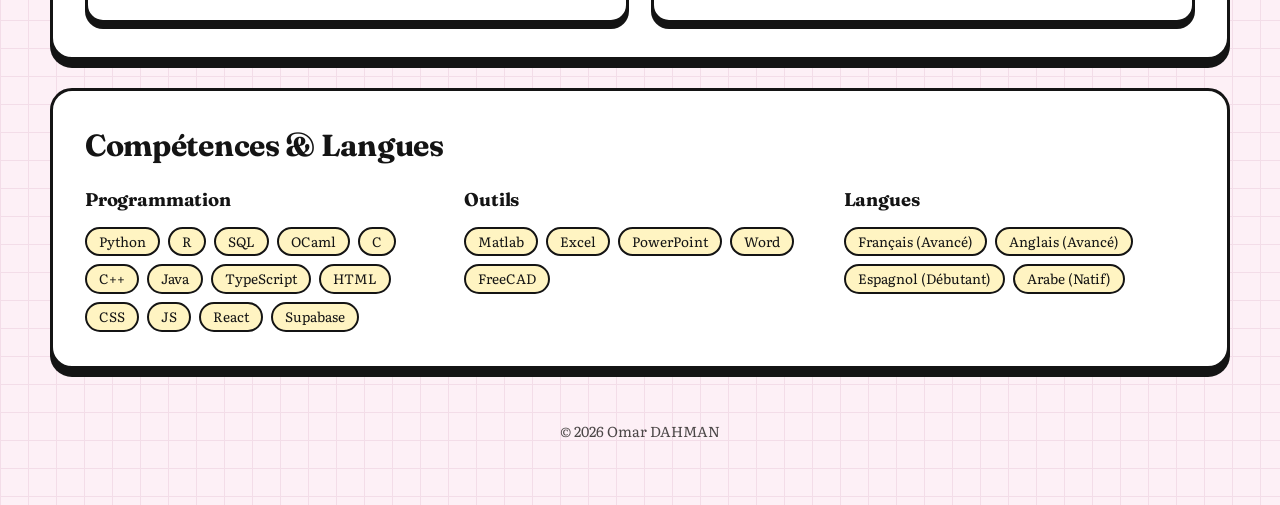
==== commit 3f9b42d3: "Ajoute le lien vers le site de l'ENSIIE dans À propos Co-Authored-By: Claude Opus 5.5 <noreply@anthr" ====
--- a/index.html
+++ b/index.html
@@ -72,7 +72,7 @@
   <section id="about" class="section span-7">
     <h2>À propos</h2>
     <p>
-      Actuellement étudiant en deuxième année à l'<strong>ENSIIE</strong> (diplôme d'ingénieur) fillière mathématiques appliquées, je m'intéresse
+      Actuellement étudiant en deuxième année à l'<a href="https://www.ensiie.fr/" target="_blank" rel="noopener"><strong>ENSIIE</strong></a> (diplôme d'ingénieur) fillière mathématiques appliquées, je m'intéresse
       à la science des données et à l'intelligence artificielle, et plus particulièrement à l'application des mathématiques et de l'informatique dans le domaine de la santé. Je recherche un stage de 4 mois à partir de mai 2027.
     </p>
   </section>
